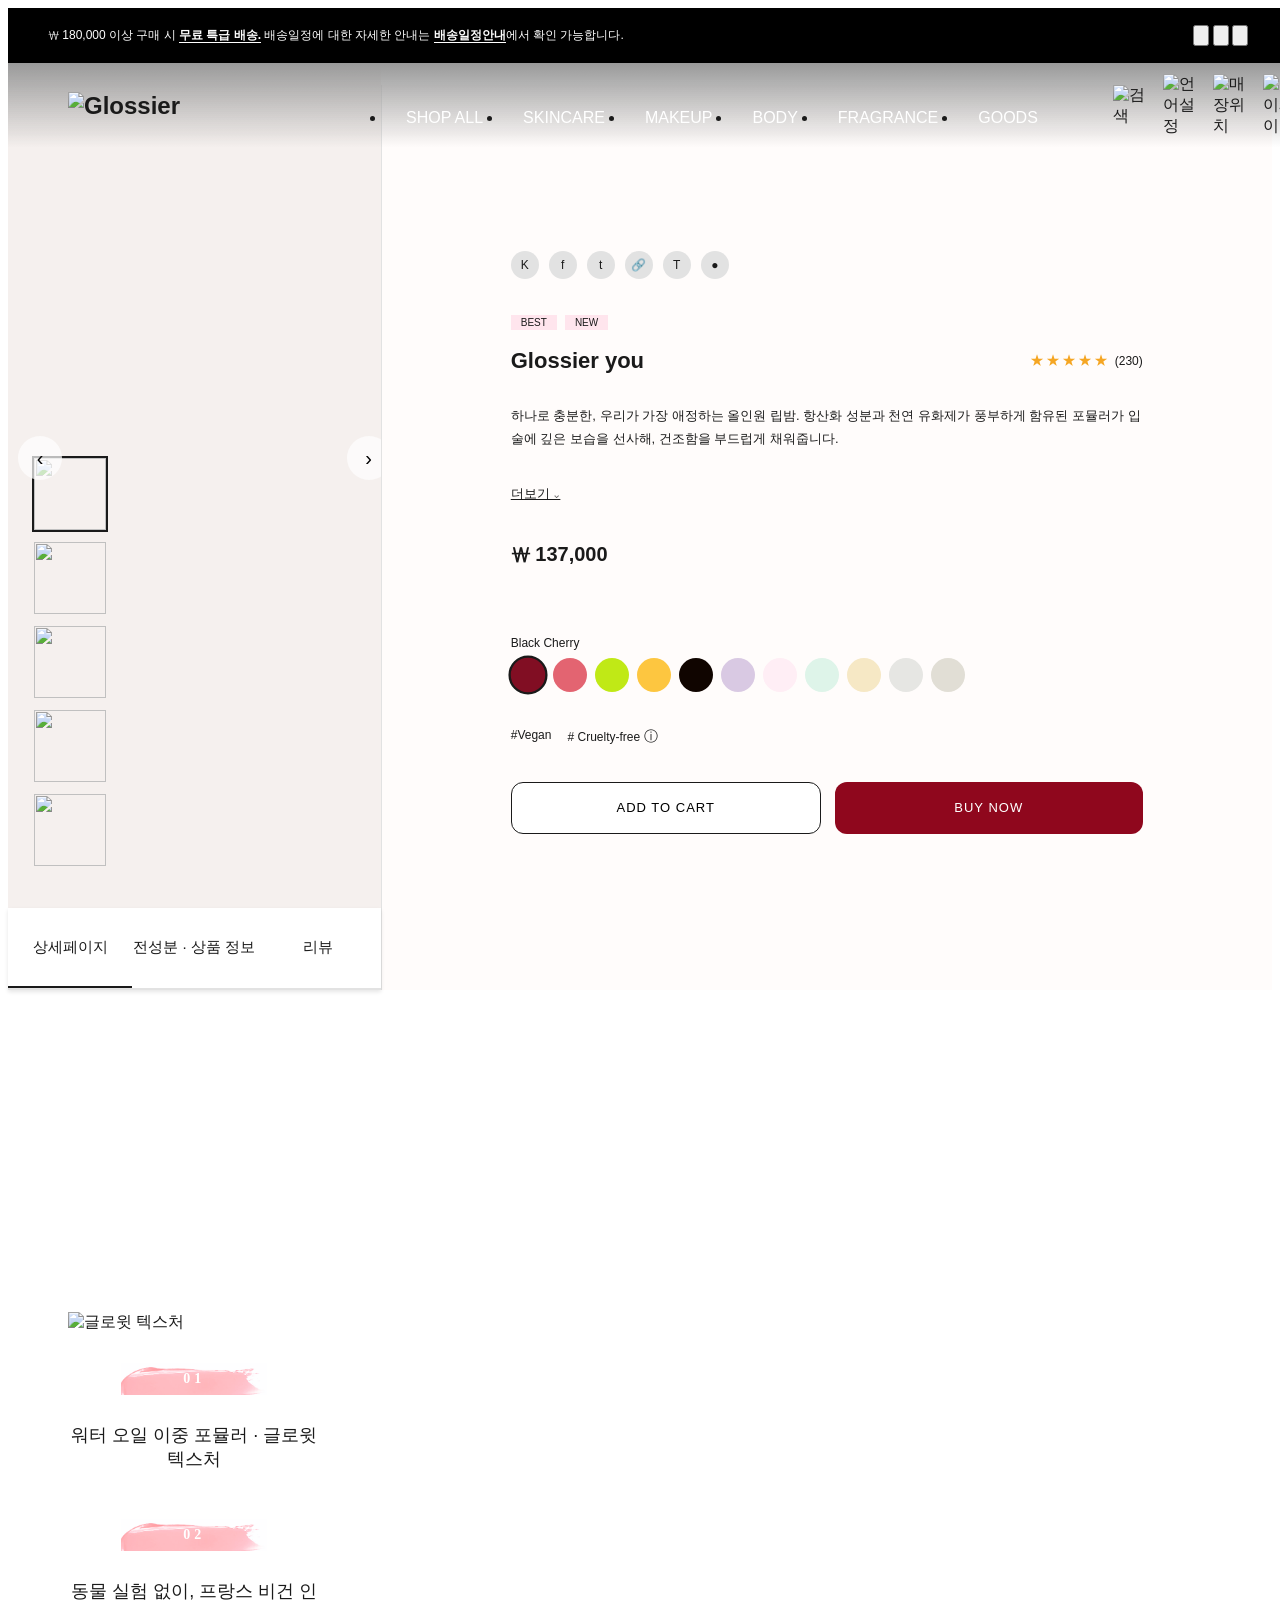
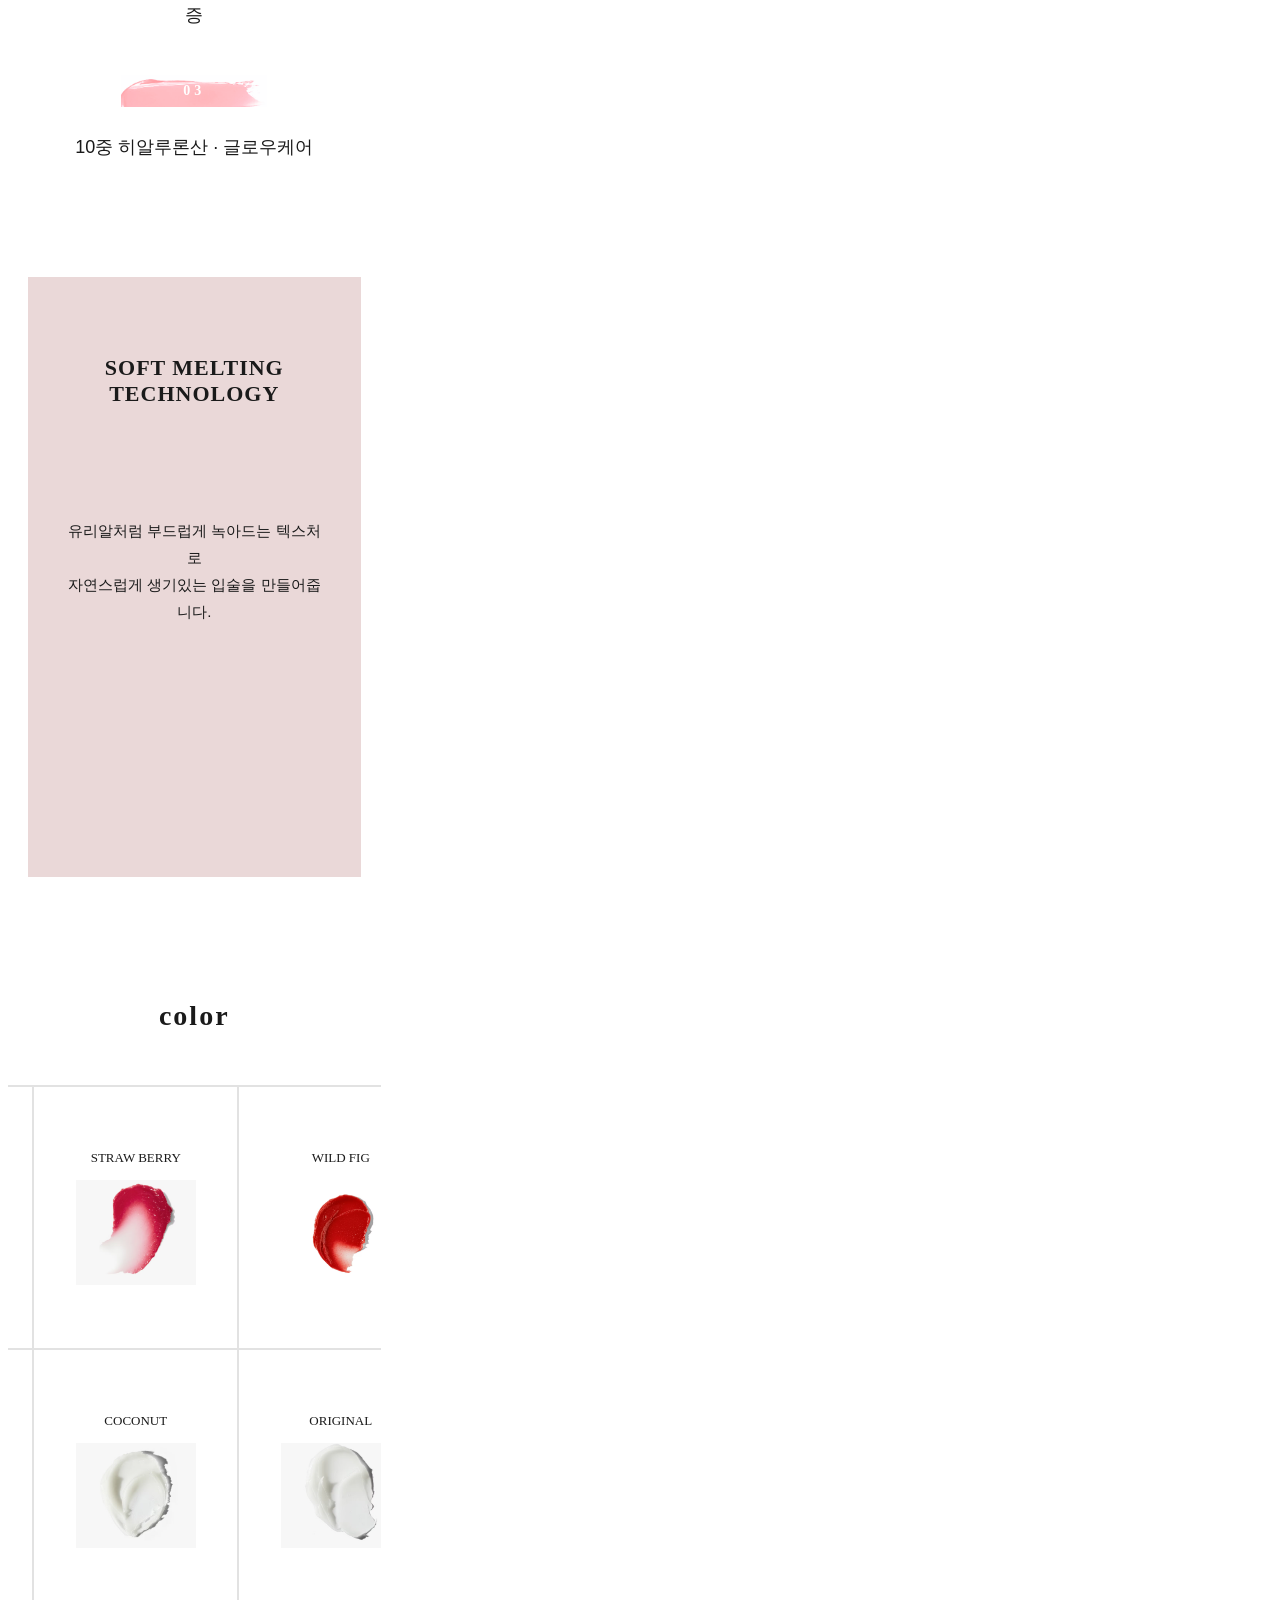
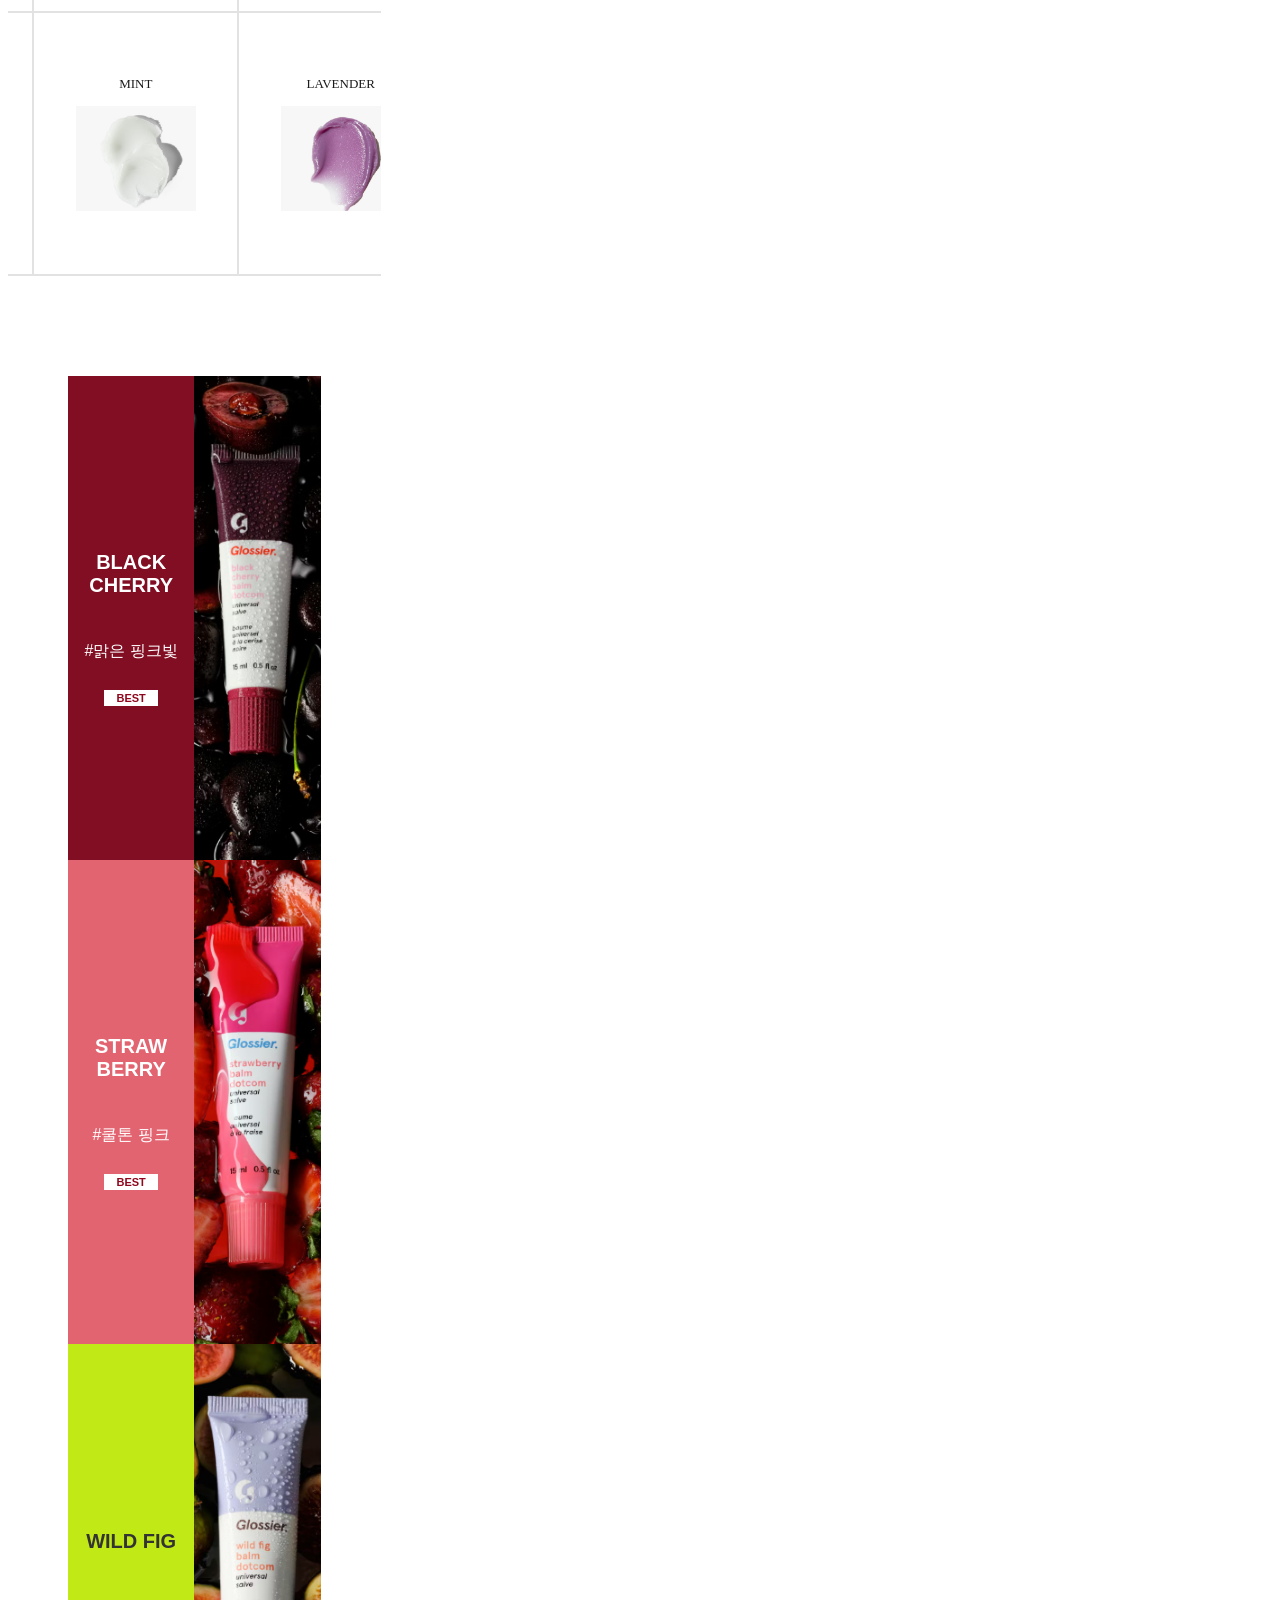
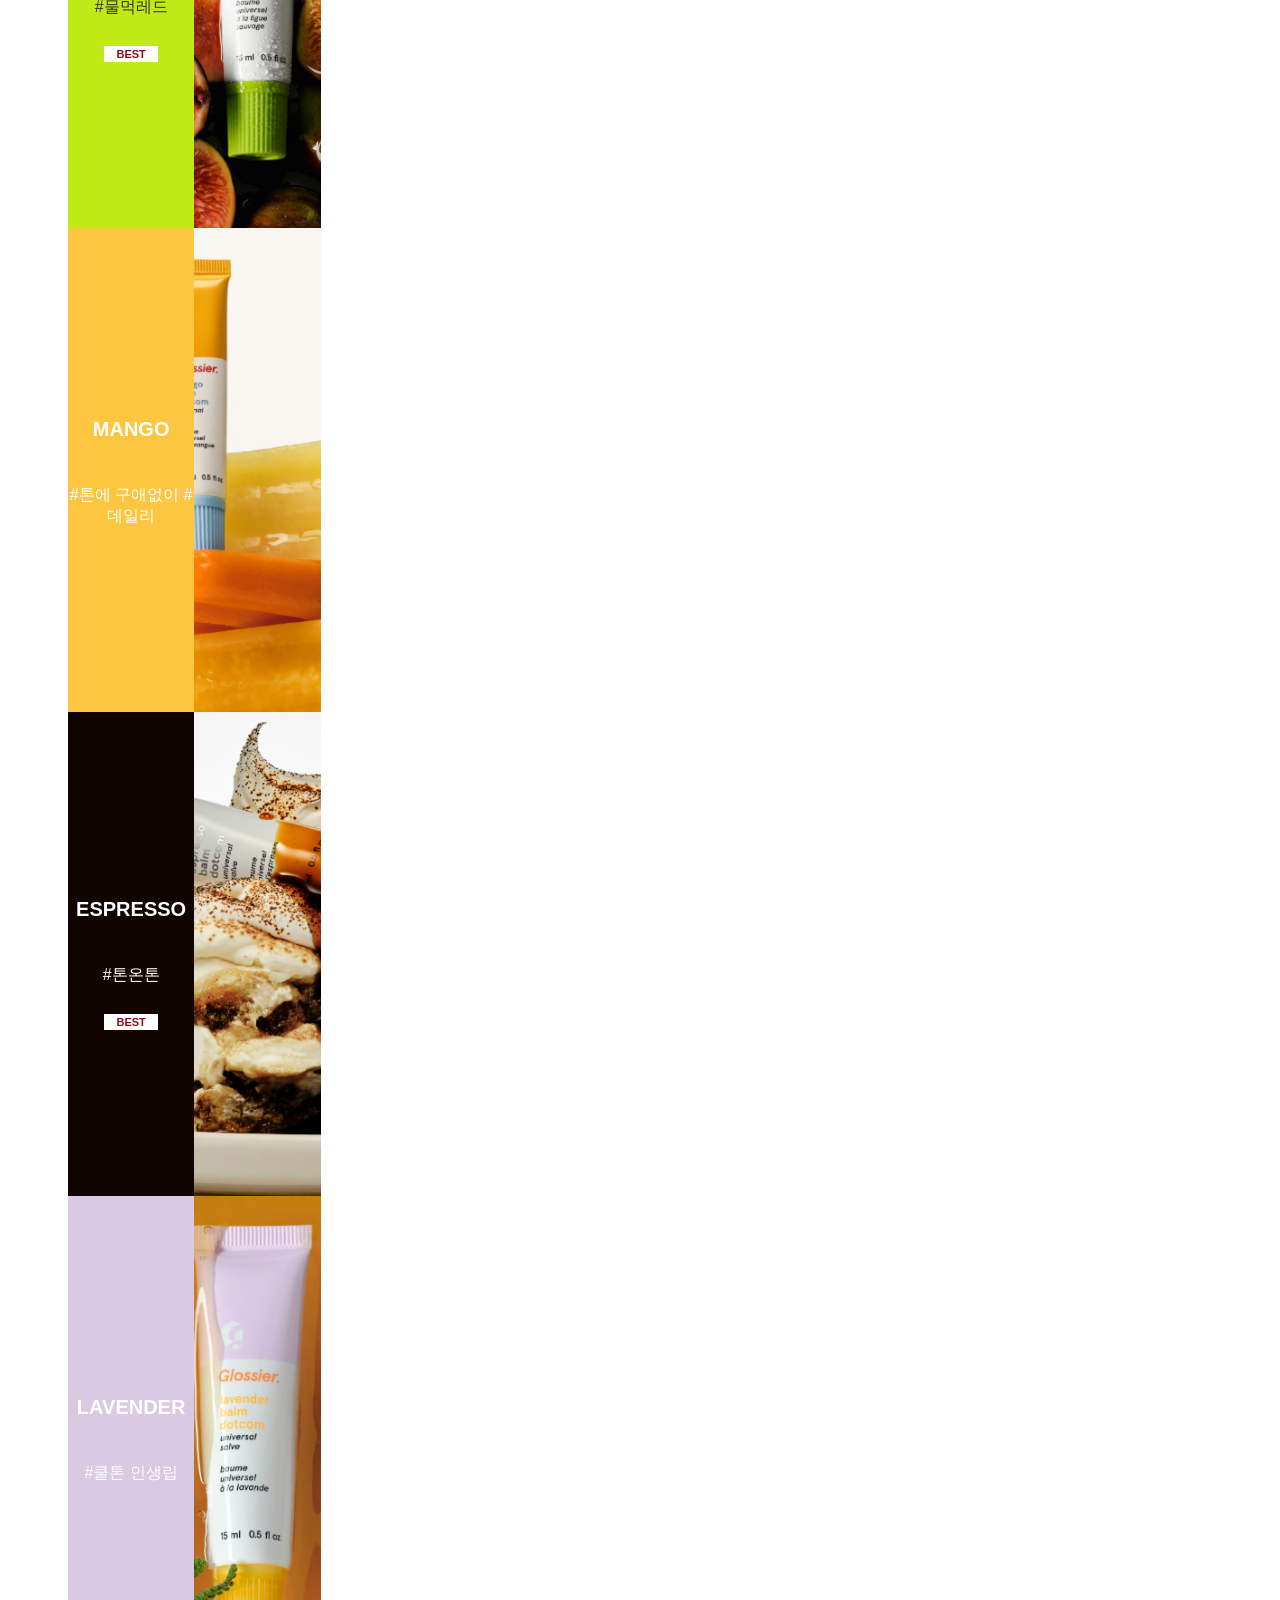
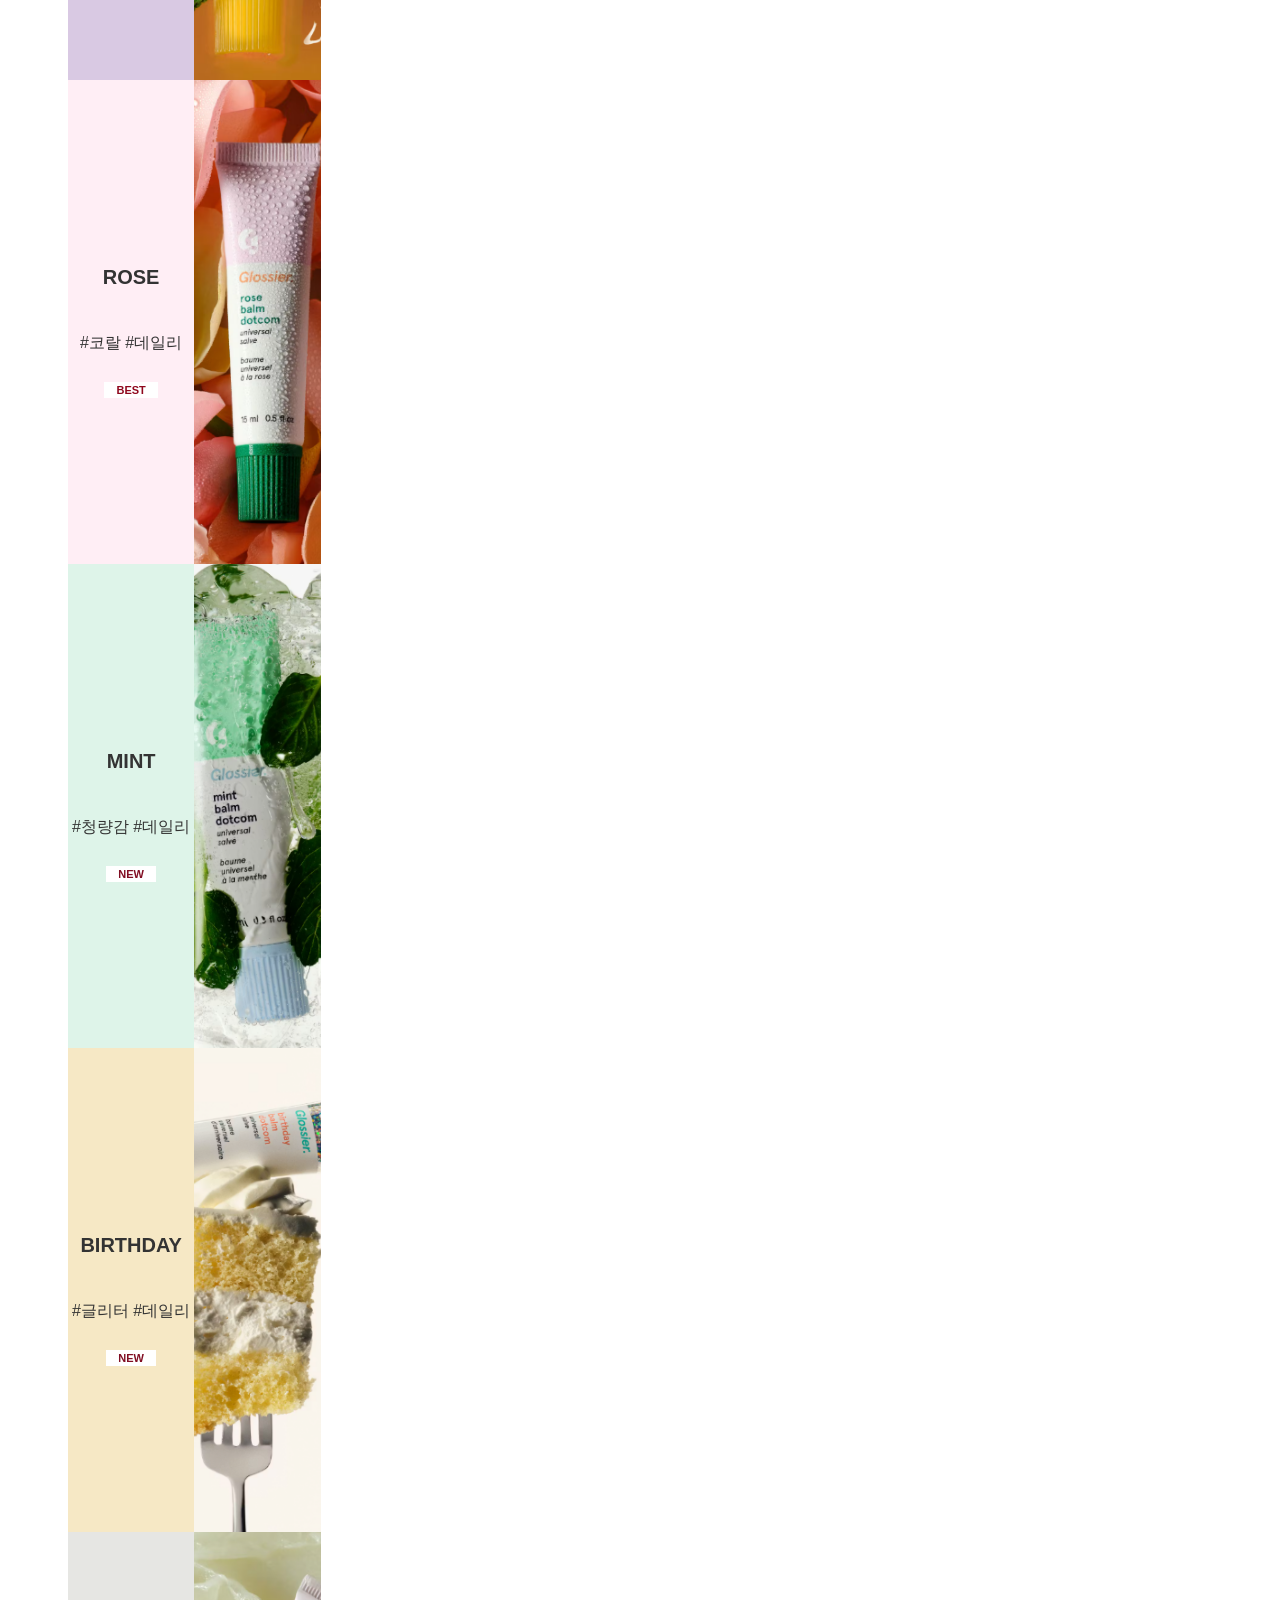
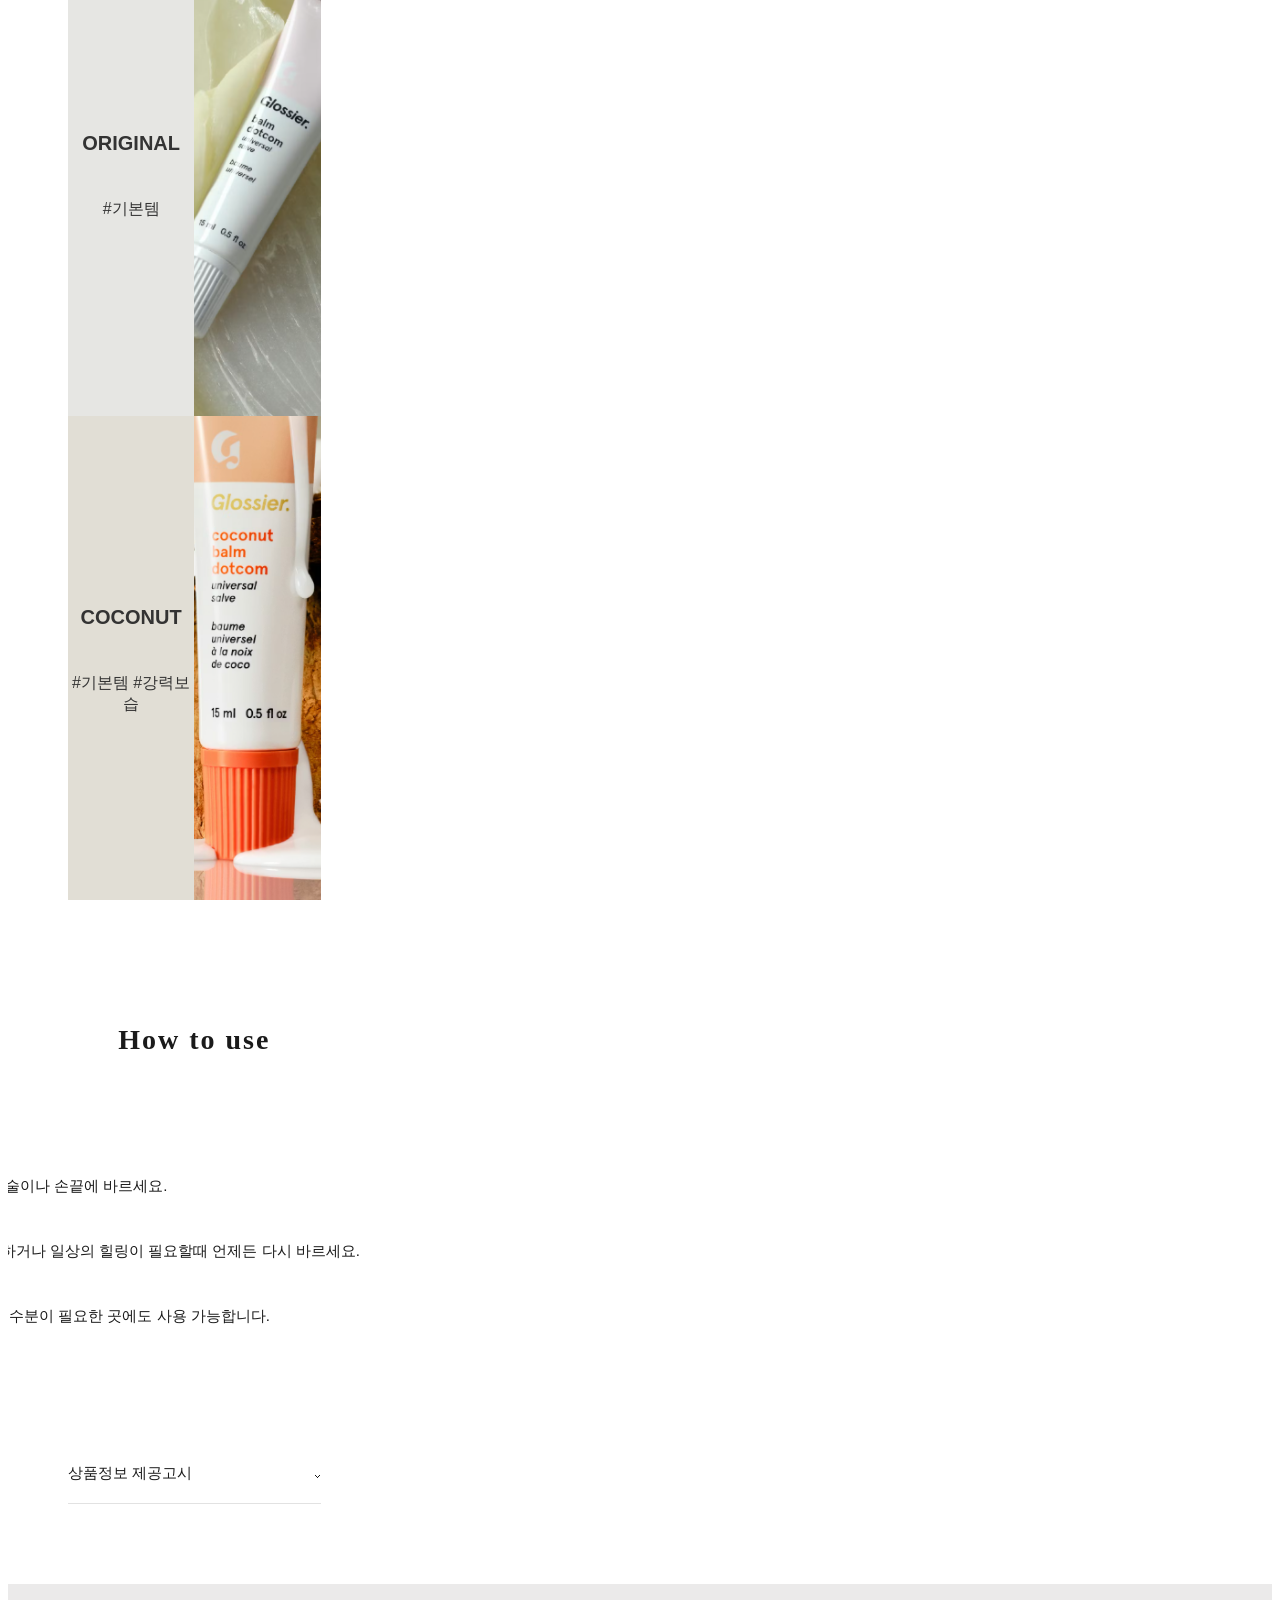
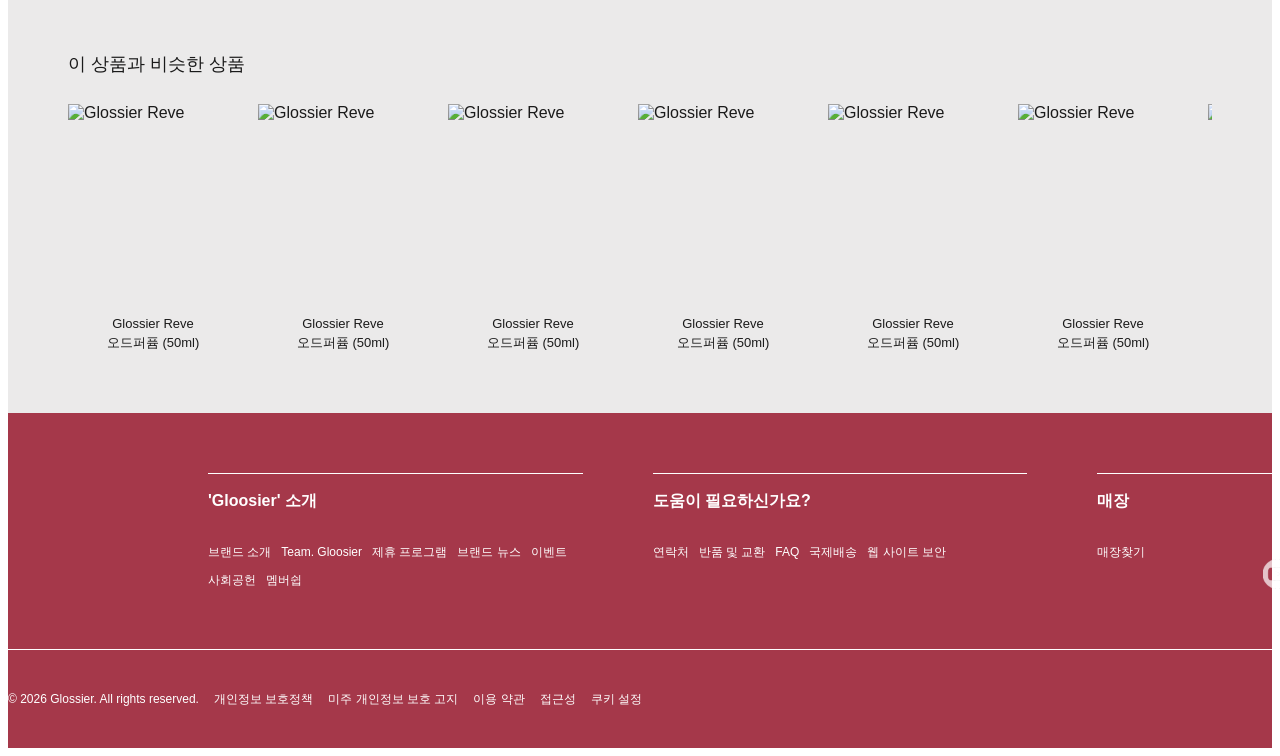
==== detail.html @ d32c083c "0424" ====
<!DOCTYPE html>
<html lang="ko">
<head>
    <meta charset="UTF-8">
    <meta name="viewport" content="width=device-width, initial-scale=1.0">
    <meta name="description" content="">
    <meta name="keywords" content="">
    <title>Balm dotcom | Glossier</title>
    <link rel="stylesheet" href="./style/reset.css">
    <link rel="stylesheet" href="./style/common.css">
    <link rel="stylesheet" href="./style/detail.css">
    <link rel="stylesheet" href="./style/responsive.css">
    <link rel="shortcut icon" href="./images/common/favi.png" type="image/x-icon">
    <script src="./scripts/common.js" defer></script>

</head>
<body>
    <div id="wrap">
        <header>
            <div id="fix_area">
                <div id="top_bnr">
                    <div class="bnr_wrap">
                        <p>
                            ₩ 180,000 이상 구매 시 <span>무료 특급 배송.</span>
                            배송일정에 대한 자세한 안내는
                            <a href="#">배송일정안내</a>에서 확인 가능합니다.
                        </p>
                        <div class="play_btn" role="group" aria-label="배너 컨트롤">
                            <button class="prev" aria-label="이전 배너">
                                <img src="./images/common/left_ios.png" alt="">
                            </button>
                            <button class="next" aria-label="다음 배너">
                                <img src="./images/common/right_ios.png" alt="">
                            </button>
                            <button class="toggle-play" aria-label="배너 멈춤" aria-pressed="true">
                                <img src="./images/common/stop.png" alt="">
                            </button>
                        </div>
                    </div>
                </div>
                <nav id="gnb">
                    <h1><a href="#" id="logo"><img src="./images/common/Glossier-logo-white.png" alt="Glossier"></a></h1>
                    <ul class="category">
                        <!-- depth 1 -->
                        <li>
                            <a href="#">SHOP ALL</a>
                            <!-- depth 2 -->
                            <ul class="depth2 shop_all">
                                <li class="col">
                                    <ul>
                                        <li><a href="#">BEST SELLERS</a></li>
                                        <li><a href="#">NEW</a></li>
                                    </ul>
                                </li>
                                <!-- col 2 -->
                                <li class="col">
                                    <a href="#" class="category_title">ALL SKINCARE</a>
                                    <ul class="menu_list">
                                        <li><a href="#">CLEANSERS</a></li>
                                        <li><a href="#">TREATMENTS</a></li>
                                        <li><a href="#">SUNCARE</a></li>
                                        <li><a href="#">MOISTURIZERS</a></li>
                                        <li><a href="#">SKINCARE SETS</a></li>
                                    </ul>
                                </li>
                                <!-- col 3 -->
                                <li class="col">
                                    <a href="#" class="category_title">ALL MAKEUP</a>
                                    <ul class="menu_list">
                                        <li><a href="#">FACE</a></li>
                                        <li><a href="#">BROW</a></li>
                                        <li><a href="#">EYE</a></li>
                                        <li><a href="#">CHEEK</a></li>
                                        <li><a href="#">LIP</a></li>
                                        <li><a href="#">MAKEUP REMOVERS</a></li>
                                        <li><a href="#">TOOLS</a></li>
                                        <li><a href="#">MAKEUP SETS</a></li>
                                    </ul>
                                </li>
                                <!-- col 4 -->
                                <li class="col">
                                    <a href="#" class="category_title">ALL BODY</a>
                                    <ul class="menu_list">
                                        <li><a href="#">LOTION</a></li>
                                        <li><a href="#">BODY SPRITZ</a></li>
                                        <li><a href="#">OIL WASH</a></li>
                                        <li><a href="#">DEODORANTS</a></li>
                                        <li><a href="#">BODY SETS</a></li>
                                    </ul>
                                </li>
                                <!-- col 5 -->
                                <li class="col">
                                    <a href="#"class="category_title">ALL FRAGRANCE</a>
                                    <ul class="menu_list">
                                        <li><a href="#">GLOSSIER YOU</a></li>
                                        <li><a href="#">GLOSSIER YOU FLEUR</a></li>
                                        <li><a href="#">GLOSSIER YOU REVE</a></li>
                                        <li><a href="#">GLOSSIER YOU DOUX</a></li>
                                        <li><a href="#">CREME DE YOU</a></li>
                                        <li><a href="#">FAGRANCE SETS</a></li>
                                    </ul>
                                </li>
                            </ul>
                        </li>
                        <li>
                            <a href="#">SKINCARE</a>
                            <ul class="depth2">
                                <li class="col">
                                    <ul>
                                        <li><a href="#">BEST SELLERS</a></li>
                                        <li><a href="#">NEW</a></li>
                                    </ul>
                                </li>
                                <li class="col">
                                    <a href="#" class="category_title">ALL SKINCARE</a>
                                    <ul class="menu_list">
                                        <li><a href="#">CLEANSERS</a></li>
                                        <li><a href="#">TREATMENTS</a></li>
                                        <li><a href="#">SUNCARE</a></li>
                                        <li><a href="#">MOISTURIZERS</a></li>
                                        <li><a href="#">SKINCARE SETS</a></li>
                                    </ul>
                                </li>
                                <li class="col">
                                    <ul class="category_img">
                                        <li>
                                            <a href="#">
                                                <img src="./images/common/gnbimg_01.png" alt="it item">
                                                <p>IT ITEM</p>
                                            </a>
                                        </li>
                                        <li>
                                            <a href="#">
                                                <img src="./images/common/gnbimg_02.png" alt="MD PICK">
                                                <p>MD PICK</p>
                                            </a>
                                        </li>
                                    </ul>
                                </li>
                            </ul>
                        </li>
                        <li>
                            <a href="#">MAKEUP</a>
                            <ul class="depth2">
                                <li class="col">
                                    <ul>
                                        <li><a href="#">BEST SELLERS</a></li>
                                        <li><a href="#">NEW</a></li>
                                    </ul>
                                </li>
                                <li class="col">
                                    <a href="#" class="category_title">ALL MAKEUP</a>
                                    <ul class="menu_list">
                                        <li><a href="#">FACE</a></li>
                                        <li><a href="#">BROW</a></li>
                                        <li><a href="#">EYE</a></li>
                                        <li><a href="#">CHEEK</a></li>
                                        <li><a href="#">LIP</a></li>
                                        <li><a href="#">MAKEUP REMOVERS</a></li>
                                        <li><a href="#">TOOLS</a></li>
                                        <li><a href="#">MAKEUP SETS</a></li>
                                    </ul>
                                </li>
                                <li class="col">
                                    <ul class="category_img">
                                        <li>
                                            <a href="#">
                                                <img src="./images/common/gnbimg_01.png" alt="it item">
                                                <p>IT ITEM</p>
                                            </a>
                                        </li>
                                        <li>
                                            <a href="#">
                                                <img src="./images/common/gnbimg_02.png" alt="MD PICK">
                                                <p>MD PICK</p>
                                            </a>
                                        </li>
                                    </ul>
                                </li>
                            </ul>
                        </li>
                        <li>
                            <a href="#">BODY</a>
                            <ul class="depth2">
                                <li class="col">
                                    <ul>
                                        <li><a href="#">BEST SELLERS</a></li>
                                        <li><a href="#">NEW</a></li>
                                    </ul>
                                </li>
                                <li class="col">
                                    <a href="#" class="category_title">ALL BODY</a>
                                    <ul class="menu_list">
                                        <li><a href="#">LOTION</a></li>
                                        <li><a href="#">BODY SPRITZ</a></li>
                                        <li><a href="#">OIL WASH</a></li>
                                        <li><a href="#">DEODORANTS</a></li>
                                        <li><a href="#">BODY SETS</a></li>
                                    </ul>
                                </li>
                                <li class="col">
                                    <ul class="category_img">
                                        <li>
                                            <a href="#">
                                                <img src="./images/common/gnbimg_01.png" alt="it item">
                                                <p>IT ITEM</p>
                                            </a>
                                        </li>
                                        <li>
                                            <a href="#">
                                                <img src="./images/common/gnbimg_02.png" alt="MD PICK">
                                                <p>MD PICK</p>
                                            </a>
                                        </li>
                                    </ul>
                                </li>
                            </ul>
                        </li>
                        <li>
                            <a href="#">FRAGRANCE</a>
                            <ul class="depth2">
                                <li class="col">
                                    <ul>
                                        <li><a href="#">BEST SELLERS</a></li>
                                        <li><a href="#">NEW</a></li>
                                    </ul>
                                </li>
                                <li class="col">
                                    <a href="#" class="category_title">ALL FRAGRANCE</a>
                                    <ul class="menu_list">
                                        <li><a href="#">GLOSSIER YOU</a></li>
                                        <li><a href="#">GLOSSIER YOU FLUER</a></li>
                                        <li><a href="#">GLOSSIER YOU REVE</a></li>
                                        <li><a href="#">GLOSSIER YOU DOUX</a></li>
                                        <li><a href="#">CREME DE YOU</a></li>
                                        <li><a href="#">FAGRANCE SETS</a></li>
                                    </ul>
                                </li>
                                <li class="col">
                                    <ul class="category_img">
                                        <li>
                                            <a href="#">
                                                <img src="./images/common/gnbimg_01.png" alt="it item">
                                                <p>IT ITEM</p>
                                            </a>
                                        </li>
                                        <li>
                                            <a href="#">
                                                <img src="./images/common/gnbimg_02.png" alt="MD PICK">
                                                <p>MD PICK</p>
                                            </a>
                                        </li>
                                    </ul>
                                </li>
                            </ul>
                        </li>
                        <li>
                            <a href="#">GOODS</a>
                            <ul class="depth2">
                                <li class="col">
                                    <ul>
                                        <li><a href="#">BEST SELLERS</a></li>
                                        <li><a href="#">NEW</a></li>
                                    </ul>
                                </li>
                                <li class="col">
                                    <ul class="category_img">
                                        <li>
                                            <a href="#">
                                                <img src="./images/common/gnbimg_01.png" alt="it item">
                                                <p>IT ITEM</p>
                                            </a>
                                        </li>
                                        <li>
                                            <a href="#">
                                                <img src="./images/common/gnbimg_02.png" alt="MD PICK">
                                                <p>MD PICK</p>
                                            </a>
                                        </li>
                                    </ul>
                                </li>
                            </ul>
                        </li>
                    </ul>
                    <div id="user_service">
                        <a href="#"><img src="./images/common/search_icon.svg" alt="검색"></a>
                        <a href="#"><img src="./images/common/language_icon.png" alt="언어설정"></a>
                        <a href="#"><img src="./images/common/map_icon.png" alt="매장위치"></a>
                        <a href="#"><img src="./images/common/person_icon.png" alt="마이페이지"></a>
                        <a href="#"><img src="./images/common/cart_off_icon.png" alt="장바구니"></a>
                    </div>
                </nav>
            </div>
        </header>
        <main>
            <!-- DETAIL MAIN -->
            <div class="detail-wrap">
            <!-- LEFT -->
                <div class="detail-left">
                    <!-- Main product image -->
                    <div class="main-image-wrap">
                        <img src="https://www.figma.com/api/mcp/asset/fa1ae5d7-aead-446d-9814-2992171e3268" alt="Glossier you 메인 이미지">
                        <div class="thumb-list">
                            <img src="https://www.figma.com/api/mcp/asset/fa1ae5d7-aead-446d-9814-2992171e3268" alt="">
                            <img src="https://www.figma.com/api/mcp/asset/66bfe7f2-691d-43c5-9022-be4fe894ed85" alt="">
                            <img src="https://www.figma.com/api/mcp/asset/2e45f7cd-42c7-4e9f-bbc5-3d30da9b3e95" alt="">
                            <img src="https://www.figma.com/api/mcp/asset/584b9191-0009-494d-b48d-27d080dc8125" alt="">
                            <img src="https://www.figma.com/api/mcp/asset/8c7f8a4d-1da6-4782-8512-7e97cf25b168" alt="">
                        </div>
                        <div class="img-nav">
                            <button>&#8249;</button>
                            <button>&#8250;</button>
                        </div>
                    </div>
                    <!-- Sticky tab -->
                    <nav class="tab-menu">
                        <a href="#section-detail" class="active">상세페이지</a>
                        <a href="#section-ingredients">전성분 · 상품 정보</a>
                        <a href="#section-review">리뷰</a>
                    </nav>
                    <!-- Detail content -->
                    <div class="detail-content" id="section-detail">
                        <!-- Main detail image -->
                        <div class="detail-section">
                            <img src="https://www.figma.com/api/mcp/asset/d56db76f-c8ac-43ea-a0a8-498d7e084bef" alt="상품 상세 이미지">
                        </div>
                        <!-- Brand image -->
                        <div class="detail-section">
                            <img src="./images/detail/detail02.png" alt="글로시에 브랜드">
                        </div>
                    <!-- Features -->
                        <div class="detail-section feature-list">
                            <img src="./images/detail/detail03.png" alt="글로윗 텍스처">
                            <div class="feature-item">
                                <div class="feature-num">01</div>
                                <p class="feature-text">워터 오일 이중 포뮬러 · 글로윗 텍스처</p>
                            </div>
                            <div class="feature-item">
                                <div class="feature-num">02</div>
                                <p class="feature-text">동물 실험 없이, 프랑스 비건 인증</p>
                            </div>
                            <div class="feature-item">
                                <div class="feature-num">03</div>
                                <p class="feature-text">10중 히알루론산 · 글로우케어</p>
                            </div>
                        </div>
                        <!-- Soft Melting Technology -->
                        <div class="melting-section">
                            <div>
                                <h2 class="melting-title">SOFT MELTING TECHNOLOGY</h2>
                            </div>
                            <p class="melting-desc">유리알처럼 부드럽게 녹아드는 텍스처로<br>자연스럽게 생기있는 입술을 만들어줍니다.</p>
                            <video src="./video/detail.mp4" autoplay muted loop></video>
                        </div>
                        <!-- Color section -->
                        <div class="detail-section" style="gap:30px;">
                            <h2 class="section-title-en">color</h2>
                            <div class="color-grid">
                                <div class="color-cell">
                                    <span class="color-name">BLACK CHERRY</span>
                                    <img src="./images/detail/color01.png" alt="black cherry">
                                </div>
                                <div class="color-cell">
                                    <span class="color-name">STRAW BERRY</span>
                                    <img src="./images/detail/color02.png" alt="strawberry">
                                </div>
                                <div class="color-cell">
                                    <span class="color-name">WILD FIG</span>
                                    <img src="./images/detail/color03.png" alt="wild fig">
                                </div>
                                <div class="color-cell">
                                    <span class="color-name">ESPRESSO</span>
                                    <img src="./images/detail/color04.png" alt="espresso">
                                </div>
                                <div class="color-cell">
                                    <span class="color-name">BIRTHDAY</span>
                                    <img src="./images/detail/color05.png" alt="birthday">
                                </div>
                                <div class="color-cell">
                                    <span class="color-name">COCONUT</span>
                                    <img src="./images/detail/color06.png" alt="coconut">
                                </div>
                                <div class="color-cell">
                                    <span class="color-name">ORIGINAL</span>
                                    <img src="./images/detail/color07.png" alt="original">
                                </div>
                                <div class="color-cell">
                                    <span class="color-name">MANGO</span>
                                    <img src="./images/detail/color08.png" alt="mango">
                                </div>
                                <div class="color-cell">
                                    <span class="color-name">ROSE</span>
                                    <img src="./images/detail/color09.png" alt="rose">
                                </div>
                                <div class="color-cell">
                                    <span class="color-name">MINT</span>
                                    <img src="./images/detail/color10.png" alt="mint">
                                </div>
                                <div class="color-cell">
                                    <span class="color-name">LAVENDER</span>
                                    <img src="./images/detail/color11.png" alt="lavender">
                                </div>
                                <div class="color-cell">
                                    <!-- <img src="./images/detail/color12.png" alt="lavender"> -->
                                </div>
                            </div>
                        </div>
                        <!-- Palette detail items -->
                        <div class="palette-wrap">
                            <div class="palette-item">
                                <div class="palette-left" style="background:#810e23;">
                                    <p class="p-name">BLACK CHERRY</p>
                                    <p class="p-tag">#맑은 핑크빛</p>
                                    <span class="p-badge">BEST</span>
                                </div>
                                <div class="palette-right">
                                    <img src="./images/detail/cd01.png" alt="black cherry">
                                </div>
                            </div>
                            <div class="palette-item">
                                <div class="palette-left" style="background:#e36471;">
                                    <p class="p-name">STRAW BERRY</p>
                                    <p class="p-tag">#쿨톤 핑크</p>
                                    <span class="p-badge">BEST</span>
                                </div>
                                <div class="palette-right">
                                    <img src="./images/detail/cd02.png" alt="strawberry">
                                </div>
                            </div>
                            <div class="palette-item">
                                <div class="palette-left" style="background:#c0e916;">
                                    <p class="p-name" style="color:#333;">WILD FIG</p>
                                    <p class="p-tag" style="color:#333;">#물먹레드</p>
                                    <span class="p-badge">BEST</span>
                                </div>
                                <div class="palette-right">
                                    <img src="./images/detail/cd03.png" alt="wild fig">
                                </div>
                            </div>
                            <div class="palette-item">
                                <div class="palette-left" style="background:#fdc640;">
                                    <p class="p-name">MANGO</p>
                                    <p class="p-tag">#톤에 구애없이 #데일리</p>
                                </div>
                                <div class="palette-right">
                                    <img src="./images/detail/cd04.png" alt="mango">
                                </div>
                            </div>
                            <div class="palette-item">
                                <div class="palette-left" style="background:#100500;">
                                    <p class="p-name">ESPRESSO</p>
                                    <p class="p-tag">#톤온톤</p>
                                    <span class="p-badge">BEST</span>
                                </div>
                                <div class="palette-right">
                                    <img src="./images/detail/cd05.png" alt="espresso">
                                </div>
                            </div>
                            <div class="palette-item">
                                <div class="palette-left" style="background:#d9c9e3;">
                                    <p class="p-name">LAVENDER</p>
                                    <p class="p-tag">#쿨톤 인생립</p>
                                </div>
                                <div class="palette-right">
                                    <img src="./images/detail/cd06.png" alt="lavender">
                                </div>
                            </div>
                            <div class="palette-item">
                                <div class="palette-left" style="background:#ffeef5;">
                                    <p class="p-name" style="color:#333;">ROSE</p>
                                    <p class="p-tag" style="color:#333;">#코랄 #데일리</p>
                                    <span class="p-badge">BEST</span>
                                </div>
                                <div class="palette-right">
                                    <img src="./images/detail/cd07.png" alt="rose">
                                </div>
                            </div>
                            <div class="palette-item">
                                <div class="palette-left" style="background:#def4e9;">
                                    <p class="p-name" style="color:#333;">MINT</p>
                                    <p class="p-tag" style="color:#333;">#청량감 #데일리</p>
                                    <span class="p-badge" style="color:#810e23;">NEW</span>
                                </div>
                                <div class="palette-right">
                                    <img src="./images/detail/cd08.png" alt="mint">
                                </div>
                            </div>
                            <div class="palette-item">
                                <div class="palette-left" style="background:#f6e8c5;">
                                    <p class="p-name" style="color:#333;">BIRTHDAY</p>
                                    <p class="p-tag" style="color:#333;">#글리터 #데일리</p>
                                    <span class="p-badge" style="color:#810e23;">NEW</span>
                                </div>
                                <div class="palette-right">
                                    <img src="./images/detail/cd09.png" alt="birthday">
                                </div>
                            </div>
                            <div class="palette-item">
                                <div class="palette-left" style="background:#e6e6e3;">
                                    <p class="p-name" style="color:#333;">ORIGINAL</p>
                                    <p class="p-tag" style="color:#333;">#기본템</p>
                                </div>
                                <div class="palette-right">
                                    <img src="./images/detail/cd10.png" alt="original">
                                </div>
                            </div>
                            <div class="palette-item">
                                <div class="palette-left" style="background:#e1ded5;">
                                    <p class="p-name" style="color:#333;">COCONUT</p>
                                    <p class="p-tag" style="color:#333;">#기본템 #강력보습</p>
                                </div>
                                <div class="palette-right">
                                    <img src="./images/detail/cd11.png" alt="coconut">
                                </div>
                            </div>
                        </div>
                        <!-- How to use -->
                        <div class="detail-section" id="section-ingredients" style="gap:30px;">
                            <h2 class="section-title-en">How to use</h2>
                            <img class="howto-img" src="https://www.figma.com/api/mcp/asset/582a42ab-3b4c-47ec-a5c2-63229cfd1154" alt="How to use">
                            <div class="howto-steps">
                                <p>01&nbsp;&nbsp; 소량을 짜서 갈라진 입술이나 손끝에 바르세요.</p>
                                <p>02&nbsp; 추가 수분 공급이 필요하거나 일상의 힐링이 필요할때 언제든 다시 바르세요.</p>
                                <p>03&nbsp; 큐티클, 팔꿈치 등 기타 수분이 필요한 곳에도 사용 가능합니다.</p>
                            </div>
                        </div>
                        <!-- Accordion -->
                        <div class="accordion" id="section-review">
                            <div class="accordion-header" onclick="this.parentElement.classList.toggle('open')">
                                <span>상품정보 제공고시</span>
                                <span class="accordion-arrow">&#8964;</span>
                            </div>
                        </div>
                    </div><!-- /detail-content -->
                </div><!-- /detail-left -->
                <!-- RIGHT: product info -->
                <div class="detail-right">
                    <!-- SNS -->
                    <div class="sns-share">
                        <a href="#" class="sns-icon" title="카카오톡">K</a>
                        <a href="#" class="sns-icon" title="페이스북">f</a>
                        <a href="#" class="sns-icon" title="트위터">t</a>
                        <a href="#" class="sns-icon" title="링크복사">🔗</a>
                        <a href="#" class="sns-icon" title="틱톡">T</a>
                        <a href="#" class="sns-icon" title="인스타그램">&#9679;</a>
                    </div>
                    <div style="display:flex;flex-direction:column;gap:18px;">
                    <!-- Tags -->
                        <div class="product-tags">
                            <span class="product-tag">BEST</span>
                            <span class="product-tag">NEW</span>
                        </div>
                    <!-- Name + rating -->
                        <div class="product-name-row">
                            <span class="product-name">Glossier you</span>
                            <div class="rating">
                                <span class="stars">★★★★★</span>
                                <span class="review-count">(230)</span>
                            </div>
                        </div>
                    <!-- Description -->
                        <p class="product-desc">하나로 충분한, 우리가 가장 애정하는 올인원 립밤. 항산화 성분과 천연 유화제가 풍부하게 함유된 포뮬러가 입술에 깊은 보습을 선사해, 건조함을 부드럽게 채워줍니다.</p>
                        <a href="#" class="desc-more">더보기 &#8964;</a>
                    <!-- Price -->
                        <p class="product-price">₩ 137,000</p>
                    </div>
                    <!-- Color option -->
                    <div>
                        <p class="option-label">Black Cherry</p>
                        <div class="color-chips">
                            <div class="color-chip active" style="background:#810e23;" title="Black Cherry"></div>
                            <div class="color-chip" style="background:#e36471;" title="Strawberry"></div>
                            <div class="color-chip" style="background:#c0e916;" title="Wild Fig"></div>
                            <div class="color-chip" style="background:#fdc640;" title="Mango"></div>
                            <div class="color-chip" style="background:#100500;" title="Espresso"></div>
                            <div class="color-chip" style="background:#d9c9e3;" title="Lavender"></div>
                            <div class="color-chip" style="background:#ffeef5;" title="Rose"></div>
                            <div class="color-chip" style="background:#def4e9;" title="Mint"></div>
                            <div class="color-chip" style="background:#f6e8c5;" title="Birthday"></div>
                            <div class="color-chip" style="background:#e6e6e3;" title="Original"></div>
                            <div class="color-chip" style="background:#e1ded5;" title="Coconut"></div>
                        </div>
                    </div>
                    <!-- Cert tags -->
                    <div class="cert-tags">
                        <span class="cert-tag">#Vegan</span>
                        <span class="cert-tag"># Cruelty-free <span class="info-icon">&#9432;</span></span>
                    </div>
                    <!-- CTA -->
                    <div class="cta-buttons">
                        <button class="btn-cart">ADD TO CART</button>
                        <button class="btn-buy">BUY NOW</button>
                    </div>
                </div><!-- /detail-right -->
            </div><!-- /detail-wrap -->
            <!-- SIMILAR PRODUCTS -->
            <section class="similar-section">
                <p class="similar-title">이 상품과 비슷한 상품</p>
                <div class="similar-grid">
                    <a href="#" class="similar-item">
                        <img src="https://www.figma.com/api/mcp/asset/ed66382f-e2ec-43bd-9389-84303c8f08dd" alt="Glossier Reve">
                        <div class="s-name">Glossier Reve<br>오드퍼퓸 (50ml)</div>
                    </a>
                    <a href="#" class="similar-item">
                        <img src="https://www.figma.com/api/mcp/asset/ed66382f-e2ec-43bd-9389-84303c8f08dd" alt="Glossier Reve">
                        <div class="s-name">Glossier Reve<br>오드퍼퓸 (50ml)</div>
                    </a>
                    <a href="#" class="similar-item">
                        <img src="https://www.figma.com/api/mcp/asset/ed66382f-e2ec-43bd-9389-84303c8f08dd" alt="Glossier Reve">
                        <div class="s-name">Glossier Reve<br>오드퍼퓸 (50ml)</div>
                    </a>
                    <a href="#" class="similar-item">
                        <img src="https://www.figma.com/api/mcp/asset/ed66382f-e2ec-43bd-9389-84303c8f08dd" alt="Glossier Reve">
                        <div class="s-name">Glossier Reve<br>오드퍼퓸 (50ml)</div>
                    </a>
                    <a href="#" class="similar-item">
                        <img src="https://www.figma.com/api/mcp/asset/ed66382f-e2ec-43bd-9389-84303c8f08dd" alt="Glossier Reve">
                        <div class="s-name">Glossier Reve<br>오드퍼퓸 (50ml)</div>
                    </a>
                    <a href="#" class="similar-item">
                        <img src="https://www.figma.com/api/mcp/asset/ed66382f-e2ec-43bd-9389-84303c8f08dd" alt="Glossier Reve">
                        <div class="s-name">Glossier Reve<br>오드퍼퓸 (50ml)</div>
                    </a>
                    <a href="#" class="similar-item">
                        <img src="https://www.figma.com/api/mcp/asset/ed66382f-e2ec-43bd-9389-84303c8f08dd" alt="Glossier Reve">
                        <div class="s-name">Glossier Reve<br>오드퍼퓸 (50ml)</div>
                    </a>
                </div>
            </section>
        </main>
        <footer>
            <div class="footer-top">
                <div class="footer-cols">
                    <!-- 'Gloosier' 소개 -->
                    <div class="footer-col">
                        <span class="footer-col-title">'Gloosier' 소개</span>
                        <div class="footer-col-links">
                            <a href="#">브랜드 소개</a>
                            <a href="#">Team. Gloosier</a>
                            <a href="#">제휴 프로그램</a>
                            <a href="#">브랜드 뉴스</a>
                            <a href="#">이벤트</a>
                            <a href="#">사회공헌</a>
                            <a href="#">멤버쉽</a>
                        </div>
                    </div>
                    <!-- 도움이 필요하신가요? -->
                    <div class="footer-col">
                        <span class="footer-col-title">도움이 필요하신가요?</span>
                        <div class="footer-col-links">
                            <a href="#">연락처</a>
                            <a href="#">반품 및 교환</a>
                            <a href="#">FAQ</a>
                            <a href="#">국제배송</a>
                            <a href="#">웹 사이트 보안</a>
                        </div>
                    </div>
                    <!-- 매장 -->
                    <div class="footer-col">
                        <span class="footer-col-title">매장</span>
                        <div class="footer-col-links">
                            <a href="#">매장찾기</a>
                        </div>
                    </div>
                </div>
                <!-- SNS 아이콘 -->
                <div class="footer-sns">
                    <img src="./images/common/sns01.png" alt="YouTube" />
                    <img src="./images/common/sns02.png" alt="Instagram" />
                    <img src="./images/common/sns03.png" alt="Facebook" />
                    <img src="./images/common/sns04.png" alt="TikTok" />
                    <img src="./images/common/sns05.png" alt="Pinterest" />
                </div>
            </div>
            <!-- 하단 바 -->
            <div class="footer-bottom">
                <span>© 2026 Glossier. All rights reserved.</span>
                <a href="#">개인정보 보호정책</a>
                <a href="#">미주 개인정보 보호 고지</a>
                <a href="#">이용 약관</a>
                <a href="#">접근성</a>
                <a href="#">쿠키 설정</a>
            </div>
        </footer>
    </div>
</body>
</html>
---- style/common.css ----
/* 메인,서브 디자인 공통용 */

/* 
 * GitHub Repository Phishing Alert Appeal & Project Verification
이 페이지는 깃허브에서 발생한 피싱 경고 오탐지(False Positive)를 해명하고, 해당 코드가 순수한 학습 및 포트폴리오용임을 증명하기 위해 작성되었습니다.
This CSS is part of a student project. 
Any resemblance to real-world commercial sites is purely for design practice.
*/

#wrap {}
#wrap header {position: relative;}
#wrap header #fix_area {z-index: 999;position: fixed;width:100%;}
/* =================================================== (아래) 띠배너 */
#wrap header #fix_area #top_bnr {
    background-color: #000;
    height: 35px;
    display: flex;
    justify-content: center;
    align-items: center;
    padding: 10px 40px;
}

#wrap header #fix_area #top_bnr .bnr_wrap {
    display: flex;
    justify-content: space-between;
    align-items: center;
    width: 100%;
}

#wrap header #fix_area #top_bnr .bnr_wrap > * {
    color: #fff;
    font-size: 0.75rem;
}

#wrap header #fix_area #top_bnr .bnr_wrap p {}

#wrap header #fix_area #top_bnr .bnr_wrap p span,
#wrap header #fix_area #top_bnr .bnr_wrap p a {
    color: #fff;
    border-bottom: 1px solid #fff;
    font-weight: 600;
    font-size: 0.75rem;
}

#wrap header #fix_area #top_bnr .bnr_wrap .play_btn {}

#wrap header #fix_area #top_bnr .bnr_wrap .play_btn .prev {}

#wrap header #fix_area #top_bnr .bnr_wrap .play_btn .next {}

#wrap header #fix_area #top_bnr .bnr_wrap .play_btn .toggle-play {}

/* =================================================== (아래) GNB */
#wrap header #fix_area #gnb {
    background:linear-gradient(to bottom,rgba(154, 154, 154, 1) 0%,rgba(255, 255, 255, 0) 100%);
    display:flex;  
    height:85px;
    padding:0 60px;
    top: 0;
    left: 0;
    width: 100%;
    position: relative;
    /* z-index: 999; */
}
#wrap header #fix_area #gnb h1 {
    width:173px;
    height:auto;
    display: flex;
    flex-shrink: 0;
    align-items: center;
    margin-right:105px;
}
#wrap header #fix_area #gnb h1 #logo {}
#wrap header #fix_area #gnb h1 #logo img {width:100%;}

/* =================================================== (아래) 카테고리 */

#wrap header #fix_area #gnb .category {display: flex;
    /* width:100%; */
}
#gnb .category > li {
    position: relative;
}

/* 1depth */
#gnb .category > li > a {
    display: block;
    padding: 30px 20px;
    color: #fff;
    font-weight: 500;
}

/* =================================================== depth 2 */


/* =========================
메가메뉴 (depth2)
========================= */
#gnb .depth2 {
    position: fixed;        
    top: auto;             
    left: 0;                
    width: 100%;           
    height:436px;
    background: #fff;
    padding: 40px 80px;

    display: flex;
    gap: 60px;

    opacity: 0;
    visibility: hidden;
    transition: all 0.3s ease;
}

/* hover 시 노출 */
#gnb .category > li:hover .depth2 {
    opacity: 1;
    visibility: visible;
    /* transform: translateY(0); */
}

/* =========================
   컬럼 (col)
========================= */
#gnb .depth2 .col {
    min-width: 140px;
}

/* =========================
   카테고리 타이틀
========================= */
#gnb .category_title {
    display: block;
    font-weight: 700;
    color: #000;
}

/* =========================
   메뉴 리스트
========================= */
#gnb .menu_list li a,
#gnb .depth2 ul li a {
    display: block;
    color: #555;
    padding-top: 20px;
    transition: color 0.2s;
}

#gnb .menu_list li a:hover,
#gnb .depth2 ul li a:hover {
    color: #000;
}

/* =========================
   이미지 영역
========================= */
#gnb .category_img {
    position: absolute;
    right:40px;      
    /* top: 40px;         */

    display: flex;
    flex-direction: row;
    gap: 15px;
}

#gnb .category_img li a {
    display: block;
}

#gnb .category_img img {
    width: 393px;
    height: 232px;
    object-fit: cover;
    display: block;
}

#gnb .category_img p {
    margin-top: 15px;
    color: #000;
}

/* =========================
   BEST / NEW (첫 컬럼)
========================= */
#gnb .depth2 .col:first-child ul li a {
    font-weight: 600;
    color: #000;
    padding-right: 120px; 
    margin-top: 0;
    padding-top: 0;
    padding-bottom: 20px;
}
#gnb .category a:hover {
    font-weight: 600;
    text-decoration: underline;
}
/* =================================================== (아래) 유저 서비스 */
#wrap header #fix_area #gnb #user_service {
    display: flex;
    gap: 15px;
    align-items: center;
    margin-left: auto;
}
#wrap header #fix_area #gnb #user_service a {width:35px;}
#wrap header #fix_area #gnb #user_service a img {width: 100%;}


/* =================================================== (아래) GNB 호버 디자인 */
#wrap header #fix_area #gnb:hover {background: #fff; border-bottom:2px solid #d3d3d3;}
#wrap header #fix_area #gnb:hover h1 a img {
    content: url('../images/common/Glossier-Logotype-black.png');
}
#wrap header #fix_area #gnb:hover .category li a {
    color: #000;
}
#wrap header #fix_area #gnb:hover #user_service a:nth-child(1) img {
    content: url('../images/common/search_bk_icon.png');
}
#wrap header #fix_area #gnb:hover #user_service a:nth-child(2) img {
    content: url('../images/common/language_bk_icon.png');
}
#wrap header #fix_area #gnb:hover #user_service a:nth-child(3) img {
    content: url('../images/common/map_bk_icon.png');
}
#wrap header #fix_area #gnb:hover #user_service a:nth-child(4) img {
    content: url('../images/common/person_bk_icon.png');
}
#wrap header #fix_area #gnb:hover #user_service a:nth-child(5) img {
    content: url('../images/common/cart_off_bk_icon.png');
}

/* =================================================== GNB 스크롤 변경 */

/* transition 기본 설정 */
#wrap header #fix_area #gnb {
    transition: background 0.4s ease, border-bottom 0.4s ease;
}

#wrap header #fix_area #gnb h1 a img,
#wrap header #fix_area #gnb #user_service a img {
    transition: content 0s; /* content는 transition 불가 → JS로 처리 */
}

#wrap header #fix_area #gnb .category li a {
    transition: color 0.3s ease;
}

/* .scrolled 클래스 적용 시 hover 스타일과 동일하게 */
#wrap header #fix_area #gnb.scrolled {
    background: #fff;
    border-bottom: 2px solid #d3d3d3;
}

#wrap header #fix_area #gnb.scrolled .category li a {
    color: #000;
}

#wrap header #hero_bnr {
    /* position: absolute; */
    top: 0;
    left: 0;
    width: 100%;
    height: 100%;
    object-fit: cover; /* video일 경우 */
    z-index: 1;
    border: none;
    pointer-events: none; /* 클릭 막기 */
}

/* ========================= 푸터  */

#wrap footer {
    background:rgba(143, 7, 29, 0.8);
}
#wrap footer > * {color:#fff;}
.site-footer {
    width: 100%;
    display: flex;
    flex-direction: column;
    align-items: center;
}

/* Top row: three columns + SNS */
.footer-top {
    width: 100%;
    display: flex;
    align-items: flex-start;
    justify-content: space-between;
    padding: 60px 200px;
    position: relative;
}

.footer-cols {
    display: flex;
    gap: 70px;
    flex: 1;
}

.footer-col {
    flex: 1;
    border-top: 1px solid #fff;
    padding-top: 15px;
    display: flex;
    flex-direction: column;
    gap: 30px;
}

.footer-col-title {
    font-size: 16px;
    font-weight: 600;
    line-height: 1.5;
    white-space: nowrap;
    color:#fff;
}

.footer-col-links {
    display: flex;
    gap: 10px;
    
    flex-wrap: wrap;
}

.footer-col-links a,
.footer-col-links span {
    font-size: 12px;
    color: #FFF;
    line-height: 1.5;
    text-decoration: none;
    white-space: nowrap;
    transition: opacity .2s;
    cursor: pointer;
}
.footer-col-links a:hover,
.footer-col-links span:hover { opacity: .65; }

/* SNS icons (absolute right) */
.footer-sns {
    position: absolute;
    right: 200px;
    bottom: 60px;
    display: flex;
    gap: 15px;
    align-items: center;
    opacity: .7;
}

.footer-sns img {
    width: 30px;
    height: 30px;
    object-fit: contain;
    cursor: pointer;
    transition: opacity .2s;
}
.footer-sns img:hover { opacity: .6; }

/* Bottom bar */
.footer-bottom {
    width: 1520px;
    border-top: 1px solid #fff;
    display: flex;
    gap: 15px;
    align-items: center;
    margin: 0 auto;
    padding: 40px 0;
}

.footer-bottom a,
.footer-bottom span {
    font-size: 12px;
    color:#fff;
    line-height: 1.5;
    text-decoration: none;
    white-space: nowrap;
    cursor: pointer;
    transition: opacity .2s;
}
.footer-bottom a:hover,
.footer-bottom span:hover { opacity: .65; }
---- style/detail.css ----
:root {
        --point: #8F071D;
        --point2: #FFE5ED;
        --black: #1A1A1A;
        --gray1: #D3D3D3;
        --gray2: #E2E2E2;
        --white: #FFFFFF;
        --footer-bg: rgba(143,7,29,0.8);
    }

    body {
        font-family: 'Noto Sans KR', sans-serif;
        color: var(--black);
        background: #fff;
        overflow-x: hidden;
    }

    a { text-decoration: none; color: inherit; }

    /* ─── DETAIL LAYOUT ─── */
    .detail-wrap {
        display: flex;
        max-width: 1920px;
        margin: 0 auto;
    }

    /* LEFT: Images */
    .detail-left {
        flex: 1;
        /* position: relative;
        top:85px; */
        min-width: 0;
    }

    .main-image-wrap {
        position: relative;
        width: 100%;
        height: 900px;
        overflow: hidden;
        background: #f5f0ee;
    }
    .main-image-wrap img {
        width: 100%;
        height:100%;
        object-fit:cover;
    }
    .thumb-list {
        display: flex;
        flex-direction: column;
        gap: 8px;
        position: absolute;
        left: 24px;
        bottom: 40px;
    }
    .thumb-list img {
        width: 72px;
        height: 72px;
        object-fit: cover;
        border: 2px solid transparent;
        cursor: pointer;
        transition: border-color 0.2s;
    }
    .thumb-list img:first-child { border-color: var(--black); }
    .thumb-list img:hover { border-color: var(--gray1); }
    .img-nav {
        position: absolute;
        top: 50%; transform: translateY(-50%);
        width: 100%;
        display: flex;
        justify-content: space-between;
        padding: 0 10px;
        pointer-events: none;
    }
    .img-nav button {
        width: 44px; height: 44px;
        background: rgba(255,255,255,0.7);
        border: none; border-radius: 50%;
        cursor: pointer; font-size: 20px;
        pointer-events: all;
        display: flex; align-items: center; justify-content: center;
        transition: background 0.2s;
    }
    .img-nav button:hover { background: rgba(255,255,255,0.95); }

    /* Sticky tab menu */
    .tab-menu {
        position: sticky; top: 110px; z-index: 50;
        background: #fff;
        border-bottom: 2px solid var(--gray2);
        box-shadow: 0 2px 4px rgba(0,0,0,0.1);
        display: flex;
        height: 80px;
    }
    .tab-menu a {
        flex: 1;
        display: flex; align-items: center; justify-content: center;
        font-size: 15px;
        font-weight: 300;
        color: var(--black);
        border-bottom: 2px solid transparent;
        transition: border-color 0.2s, font-weight 0.2s;
    }
    .tab-menu a:hover, .tab-menu a.active {
        border-bottom-color: var(--black);
        font-weight: 500;
    }

    /* Detail content sections */
    .detail-content {
        background: #fff;
        display: flex;
        flex-direction: column;
        align-items: center;
        gap: 100px;
        padding: 80px 60px;
        /* height:100%; */
        overflow: hidden;
    }

    .detail-section {
        width: 732px;
        /* height:663px; */
        max-width: 775px;
        display: flex;
        flex-direction: column;
        align-items: center;
        gap: 20px;
    }

    .detail-section img {
        width: 100%;
        height: auto;
        display: block;
    }

    /* Feature numbers */
    .feature-list {
        display: flex;
        flex-direction: column;
        align-items: center;
        gap: 30px;
        width: 100%;
    }
    .feature-item {
        display: flex;
        flex-direction: column;
        align-items: center;
        gap: 10px;
    }
    .feature-num {
        background-image:url(../images/detail/detail04.png);
        background-size: cover;
        /* background: var(--point); */
        color: #fff;
        font-family: 'Cinzel', serif;
        font-size: 14px;
        font-weight: 600;
        letter-spacing: 4px;
        padding: 8px 28px;
        min-width: 90px;
        text-align: center;
    }
    .feature-text {
        font-size: 18px;
        font-weight: 300;
        color: var(--black);
        text-align: center;
    }

    /* Soft melting section */
    .melting-section {
        background: #ead8d8;
        width: 100%;
        max-width: 775px;
        display: flex;
        flex-direction: column;
        align-items: center;
        justify-content: space-between;
        padding: 60px 40px;
        gap: 30px;
        min-height: 480px;
    }
    .melting-title {
        font-family: 'Cinzel', serif;
        font-size: 22px;
        font-weight: 700;
        text-align: center;
        letter-spacing: 1px;
    }
    .melting-desc {
        font-size: 15px;
        font-weight: 300;
        text-align: center;
        line-height: 1.8;
        color: var(--black);
    }
    .melting-section video {
        width: 80%;
        height: auto;
        object-fit: contain;
    }

    /* Color section */
    .section-title-en {
        font-family: 'Cinzel', serif;
        font-size: 28px;
        font-weight: 700;
        color: var(--black);
        text-align: center;
        letter-spacing: 2px;
    }

    .color-grid {
        display: grid;
        grid-template-columns: repeat(4, 1fr);
        border: 0.5px solid var(--gray2);
        width: 100%;
        max-width: 775px;
    }
    .color-cell {
        display: flex;
        flex-direction: column;
        align-items: center;
        justify-content: center;
        gap: 14px;
        padding: 20px 10px;
        border: 0.5px solid var(--gray2);
        background: #fff;
        width:183px;
        height:221px;
        min-height: 180px;
    }

    .color-name {
        font-family: 'Cinzel', serif;
        font-size: 13px;
        font-weight: 400;
        text-align: center;
        color: var(--black);
    }
    .color-cell img {
        width: 120px;
        height: 105px;
        object-fit: cover;
    }
    .color-cell:nth-child(12) {
        background-image:url(../images/detail/color12.png);
        background-size: cover;
    }
    .color-cell img:nth-last-child {
        width: 100%;
        height: 105px;
        object-fit: cover;
        background-color:yellowgreen;
        background-image:url(../images/detail/color12.png);
    }


    /* Color palette detail */
    .palette-wrap {
        width: 100%;
        max-width: 775px;
    }
    .palette-item {
        display: flex;
        height: 484px;
        width: 100%;
        overflow: hidden;
    }
    .palette-left {
        flex: 1;
        display: flex;
        flex-direction: column;
        align-items: center;
        justify-content: center;
        gap: 8px;
    }
    .palette-left .p-name {
        font-size: 20px;
        font-weight: 700;
        text-align: center;
        color: #fff;
    }
    .palette-left .p-tag {
        font-size: 16px;
        font-weight: 300;
        text-align: center;
        color: #fff;
    }
    .palette-left .p-badge {
        background: #fff;
        color: var(--point);
        font-size: 11px;
        font-weight: 600;
        padding: 2px 12px;
        margin-top: 4px;
    }
    .palette-right {
        flex: 1;
        overflow: hidden;
    }
    .palette-right img {
        width: 100%;
        height: 100%;
        object-fit: cover;
    }

    /* How to use */
    .howto-img {
        width: 360px;
        height: auto;
        object-fit: contain;
    }
    .howto-steps {
        display: flex;
        flex-direction: column;
        gap: 8px;
        font-size: 15px;
        font-weight: 300;
        line-height: 1.8;
        color: var(--black);
        width: 100%;
        max-width: 775px;
    }

    /* Product info accordion */
    .accordion {
        width: 100%;
        max-width: 775px;
        border-bottom: 1px solid var(--gray2);
    }
    .accordion-header {
        display: flex;
        align-items: center;
        justify-content: space-between;
        padding: 20px 0;
        cursor: pointer;
        font-size: 15px;
        font-weight: 300;
    }
    .accordion-arrow {
        font-size: 16px;
        transition: transform 0.3s;
    }
    .accordion.open .accordion-arrow { transform: rotate(180deg); }

    /* RIGHT: Product info panel */
    .detail-right {
        width: 50%;
        flex-shrink: 0;
        background: #fffcfb;
        border-left: 1px solid var(--gray2);
        position: sticky;
        top: 85px;
        height: calc(100vh - 85px);
        overflow-y: auto;
        display: flex;
        flex-direction: column;
        justify-content: center;
        padding: 50px 129.25px 40px;
        gap: 36px;
    }

    /* Tags */
    .product-tags { display: flex; gap: 8px; }
    .product-tag {
        background: var(--point2);
        font-size: 10px;
        font-weight: 400;
        padding: 2px 10px;
        color: var(--black);
    }

    /* Product name + rating row */
    .product-name-row {
        display: flex;
        align-items: center;
        justify-content: space-between;
    }
    .product-name {
        font-size: 22px;
        font-weight: 600;
        color: var(--black);
    }
    .rating {
        display: flex;
        align-items: center;
        gap: 5px;
    }
    .stars { color: #f5a623; font-size: 14px; letter-spacing: 2px; }
    .review-count { font-size: 12px; font-weight: 300; color: var(--black); }

    /* Description */
    .product-desc {
        font-size: 13px;
        font-weight: 300;
        line-height: 1.7;
        color: var(--black);
        display: -webkit-box;
        -webkit-line-clamp: 3;
        -webkit-box-orient: vertical;
        overflow: hidden;
    }
    .desc-more {
        font-size: 13px;
        font-weight: 300;
        text-decoration: underline;
        cursor: pointer;
        margin-top: 4px;
        display: inline-block;
    }

    /* Price */
    .product-price {
        font-size: 20px;
        font-weight: 600;
        color: var(--black);
    }

    /* Color option */
    .option-label {
        font-size: 12px;
        font-weight: 400;
        color: var(--black);
        margin-bottom: 8px;
    }
    .color-chips {
        display: flex;
        gap: 8px;
        flex-wrap: wrap;
    }
    .color-chip {
        width: 30px;
        height: 30px;
        border-radius: 50%;
        border: 2px solid transparent;
        cursor: pointer;
        transition: transform 0.15s, border-color 0.15s;
    }
    .color-chip:hover, .color-chip.active { border-color: var(--black); transform: scale(1.15); }

    /* Cruelty-free tag */
    .cert-tags { display: flex; gap: 16px; align-items: flex-start; flex-wrap: wrap; }
    .cert-tag { font-size: 12px; font-weight: 400; color: var(--black); }
    .cert-tag .info-icon { font-size: 14px; cursor: pointer; }

    /* CTA Buttons */
    .cta-buttons {
        display: flex;
        gap: 14px;
    }
    .btn-cart {
        flex: 1;
        height: 52px;
        border: 1.5px solid var(--black);
        background: #fff;
        font-size: 13px;
        font-weight: 400;
        font-family: 'Noto Sans KR', sans-serif;
        letter-spacing: 1px;
        cursor: pointer;
        border-radius: 12px;
        transition: background 0.2s, color 0.2s;
    }
    .btn-cart:hover { background: var(--black); color: #fff; }
    .btn-buy {
        flex: 1;
        height: 52px;
        background: var(--point);
        color: #fff;
        border: none;
        font-size: 13px;
        font-weight: 400;
        font-family: 'Noto Sans KR', sans-serif;
        letter-spacing: 1px;
        cursor: pointer;
        border-radius: 12px;
        transition: opacity 0.2s;
    }
    .btn-buy:hover { opacity: 0.85; }

    /* SNS share */
    .sns-share {
        display: flex;
        gap: 10px;
        align-items: center;
    }
    .sns-icon {
        width: 28px; height: 28px;
        border-radius: 50%;
        background: var(--gray2);
        display: flex; align-items: center; justify-content: center;
        font-size: 12px; cursor: pointer;
        transition: background 0.2s;
    }
    .sns-icon:hover { background: var(--gray1); }

    /* ─── SIMILAR PRODUCTS ─── */
    .similar-section {
        background: #ebeaea;
        padding: 50px 60px;
    }
    .similar-title {
        font-size: 18px;
        font-weight: 500;
        margin-bottom: 28px;
    }
    .similar-grid {
        display: flex;
        gap: 20px;
        overflow-x: auto;
        padding-bottom: 10px;
        scrollbar-width: thin;
    }
    .similar-item {
        flex-shrink: 0;
        display: flex;
        flex-direction: column;
        align-items: center;
        gap: 10px;
        width: 170px;
        cursor: pointer;
    }
    .similar-item img {
        width: 170px;
        height: 200px;
        object-fit: cover;
        transition: transform 0.3s;
    }
    .similar-item:hover img { transform: scale(1.04); }
    .similar-item .s-name {
        font-size: 13px;
        font-weight: 400;
        text-align: center;
        line-height: 1.5;
    }
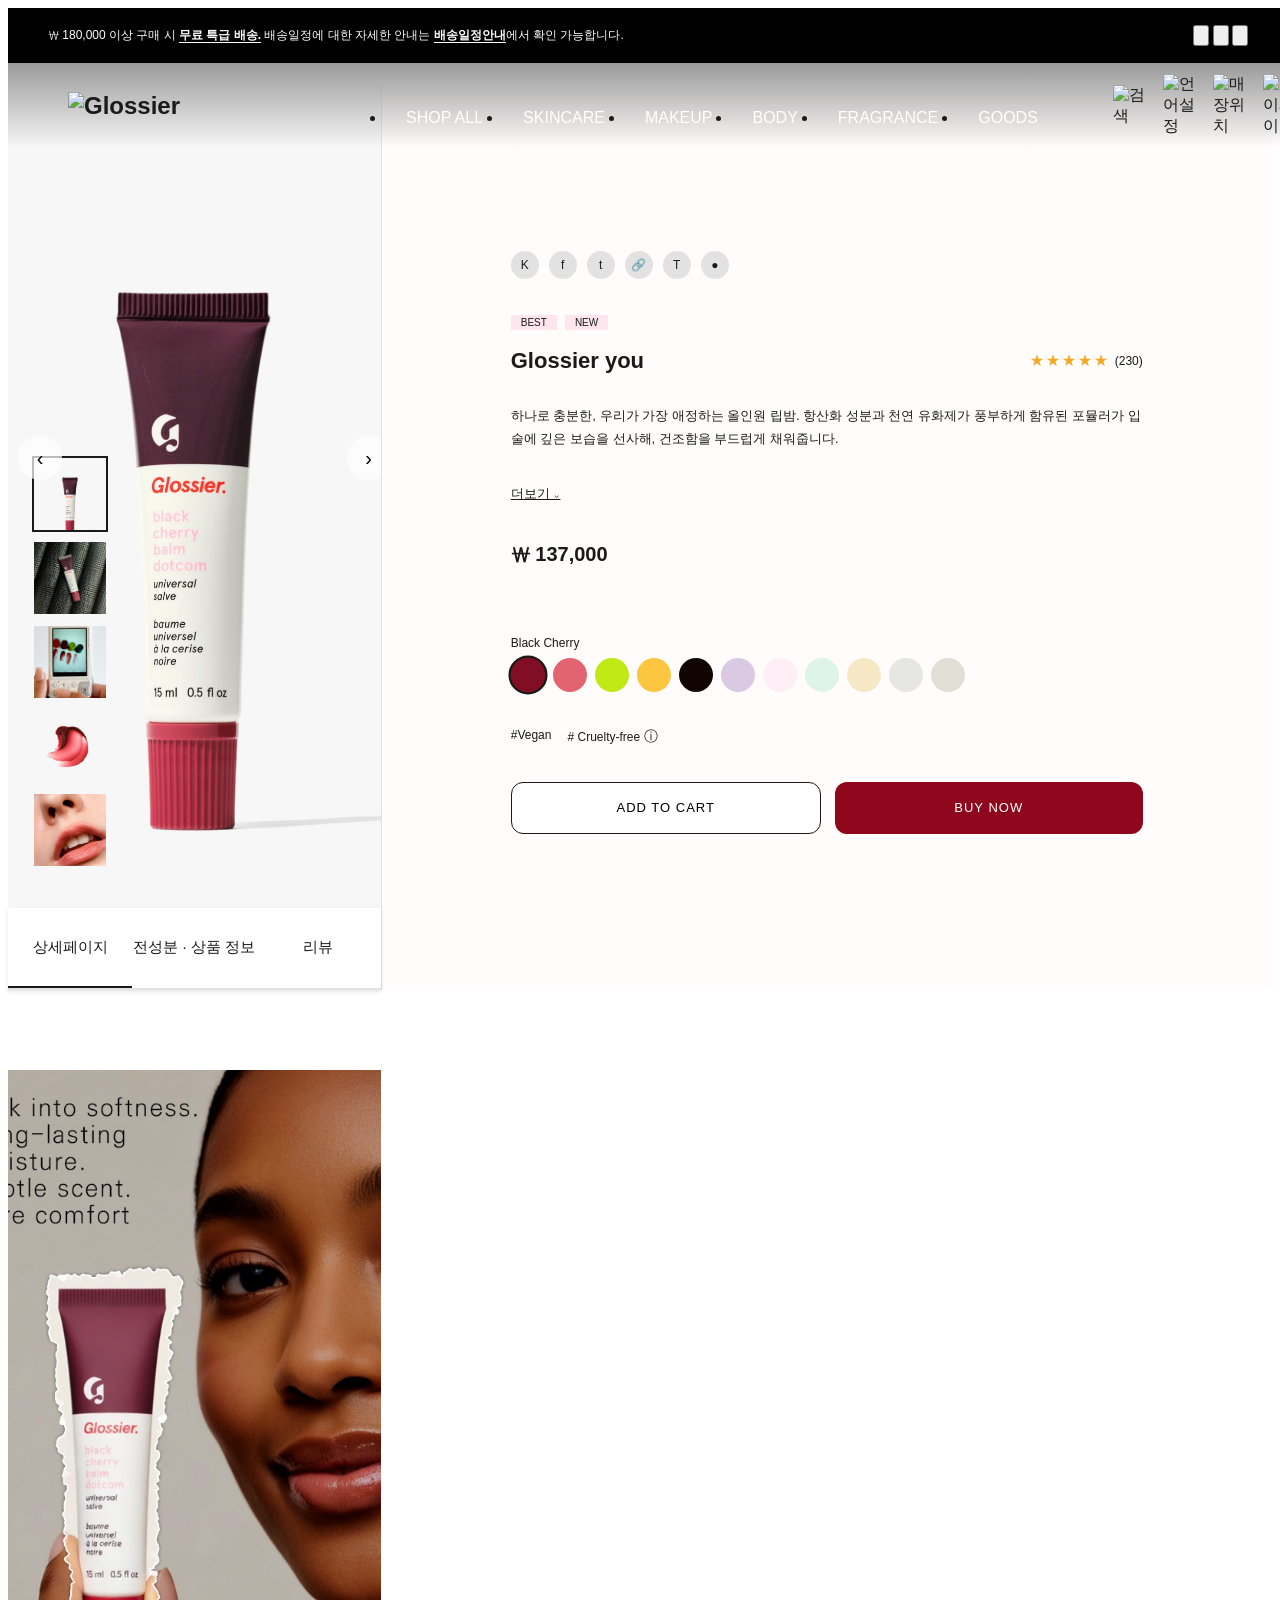
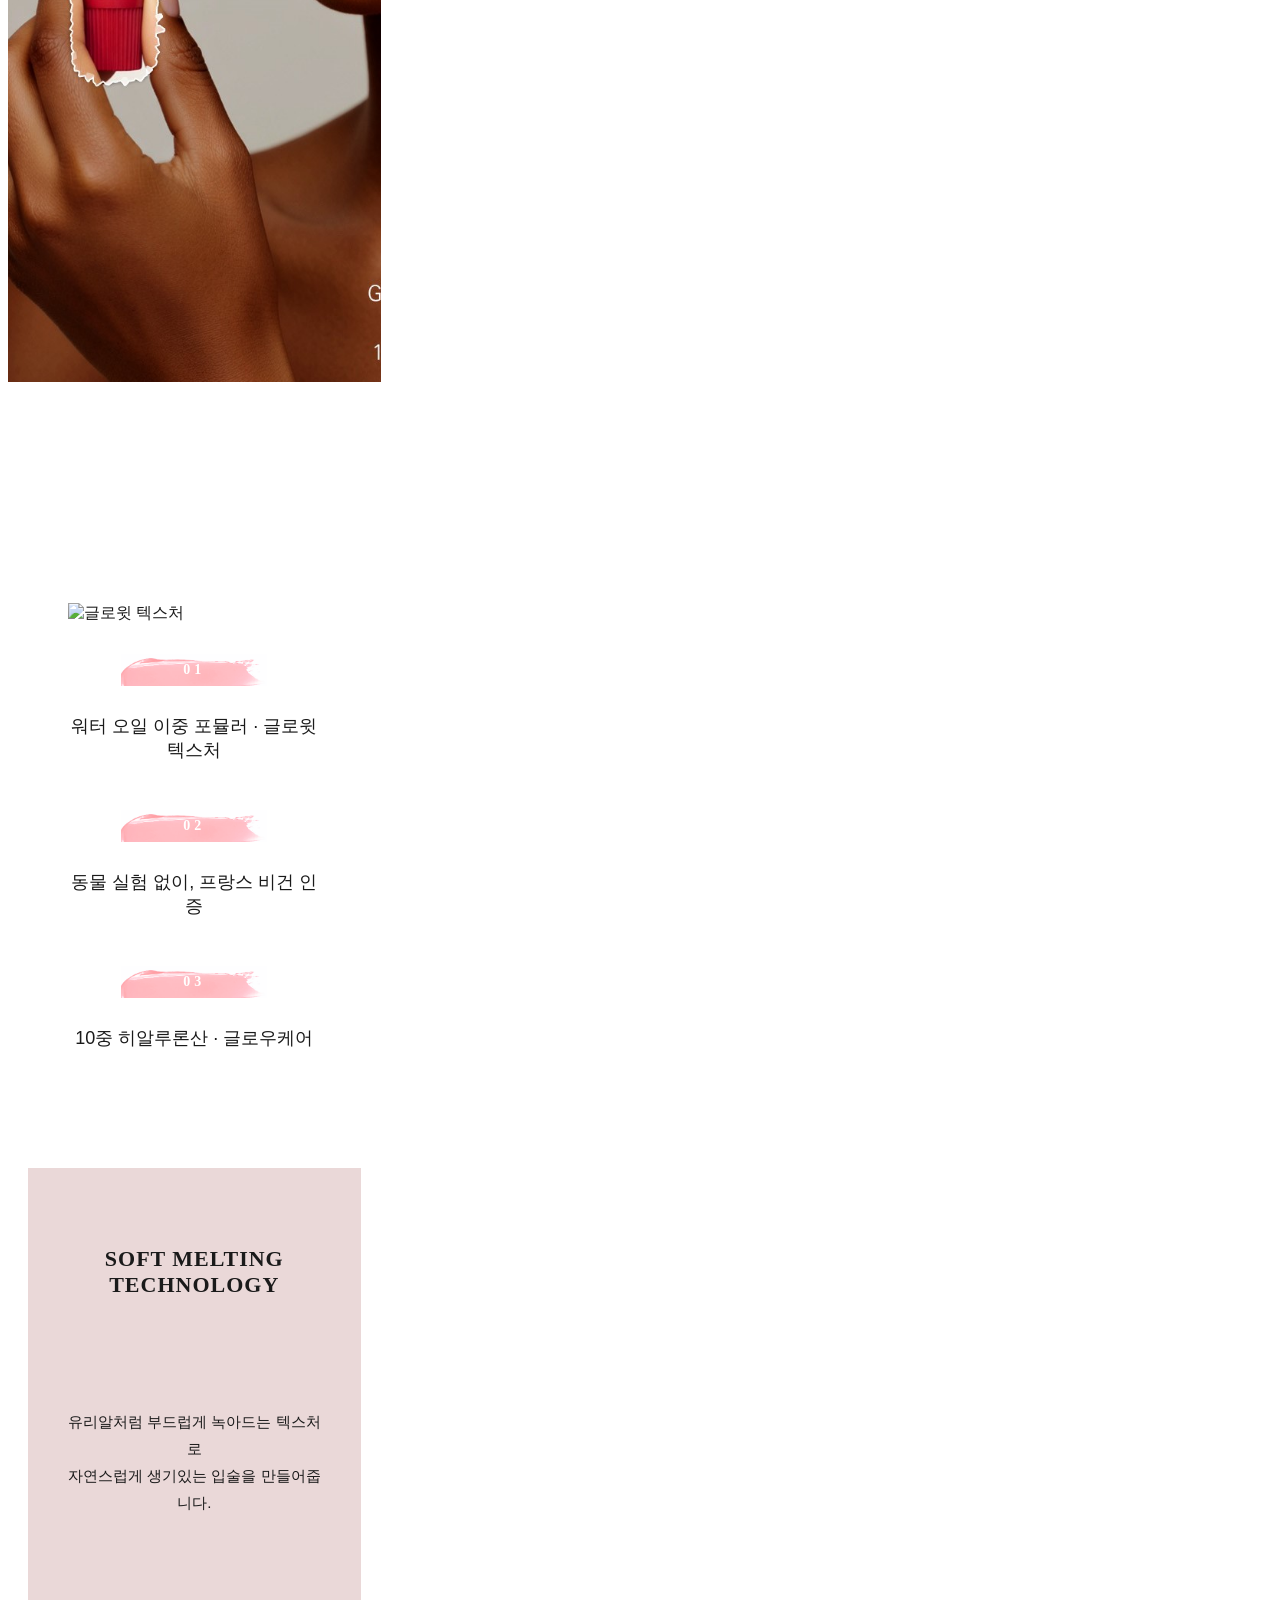
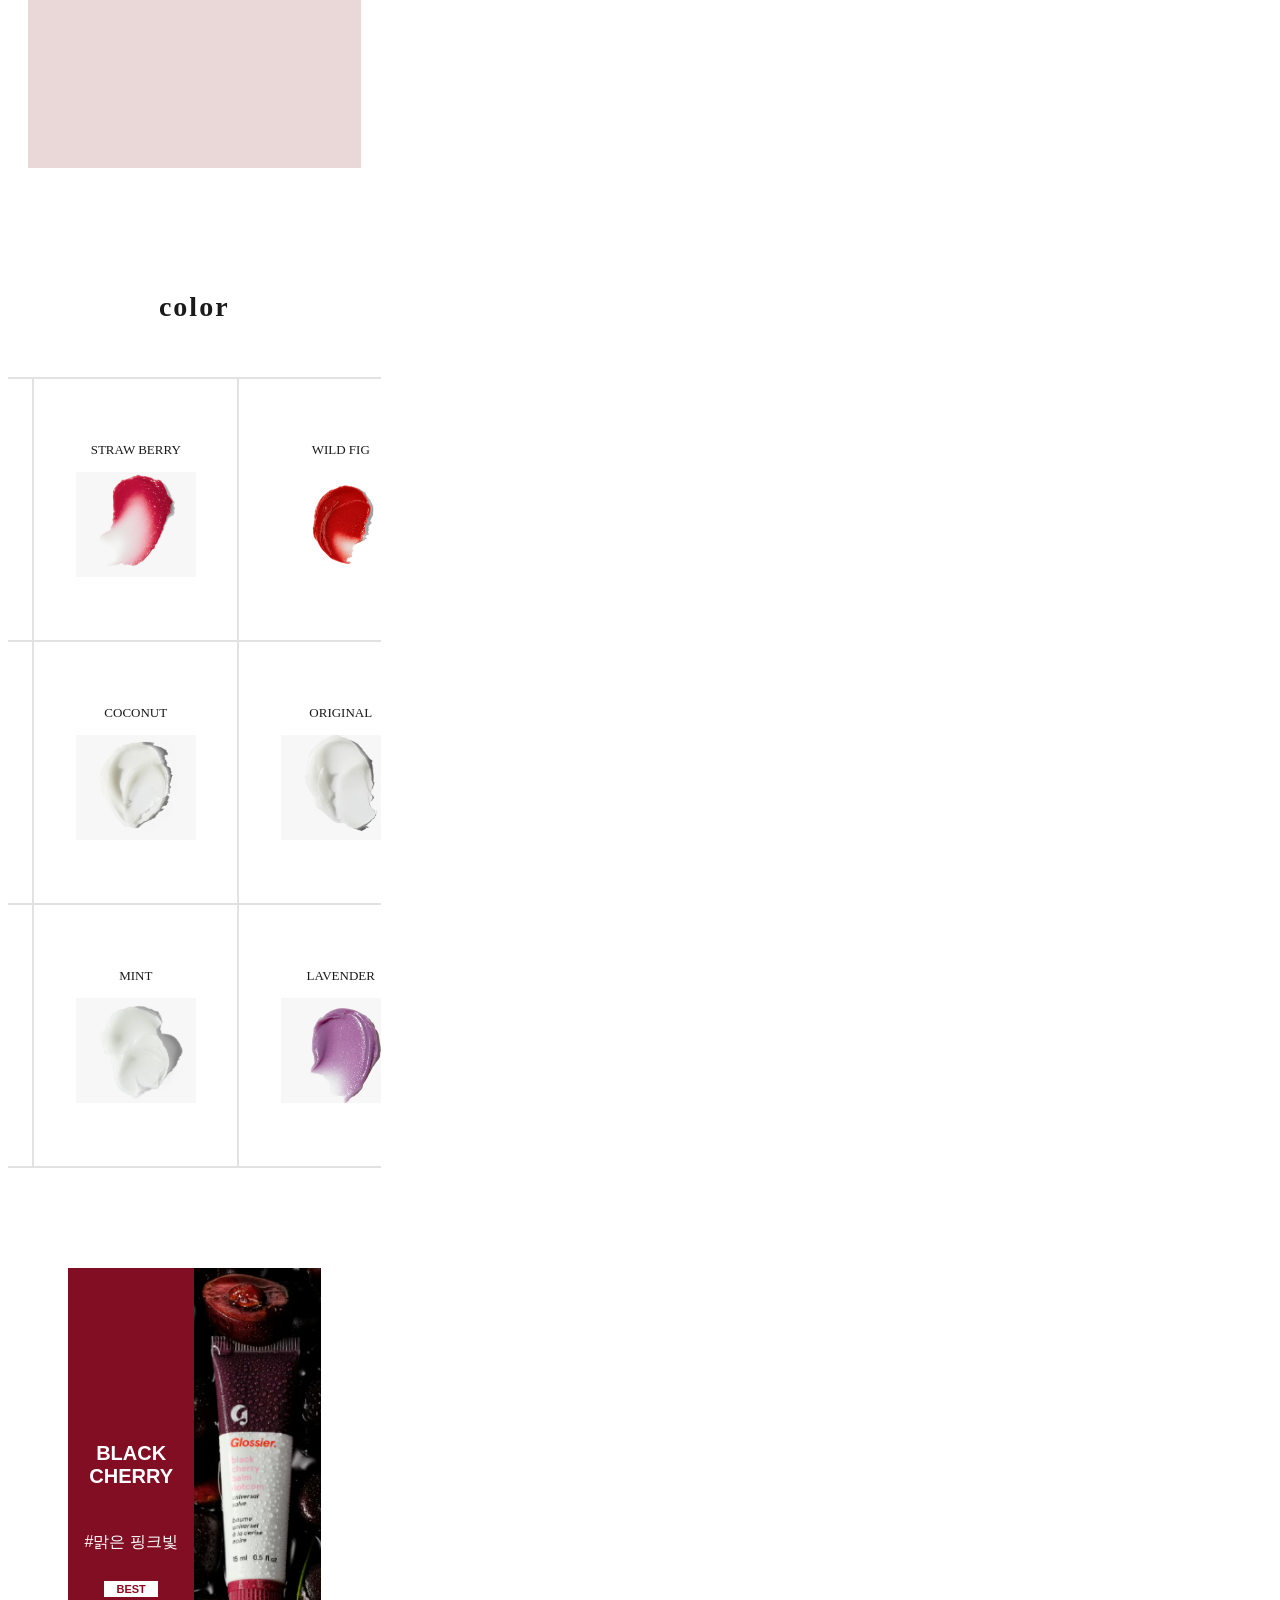
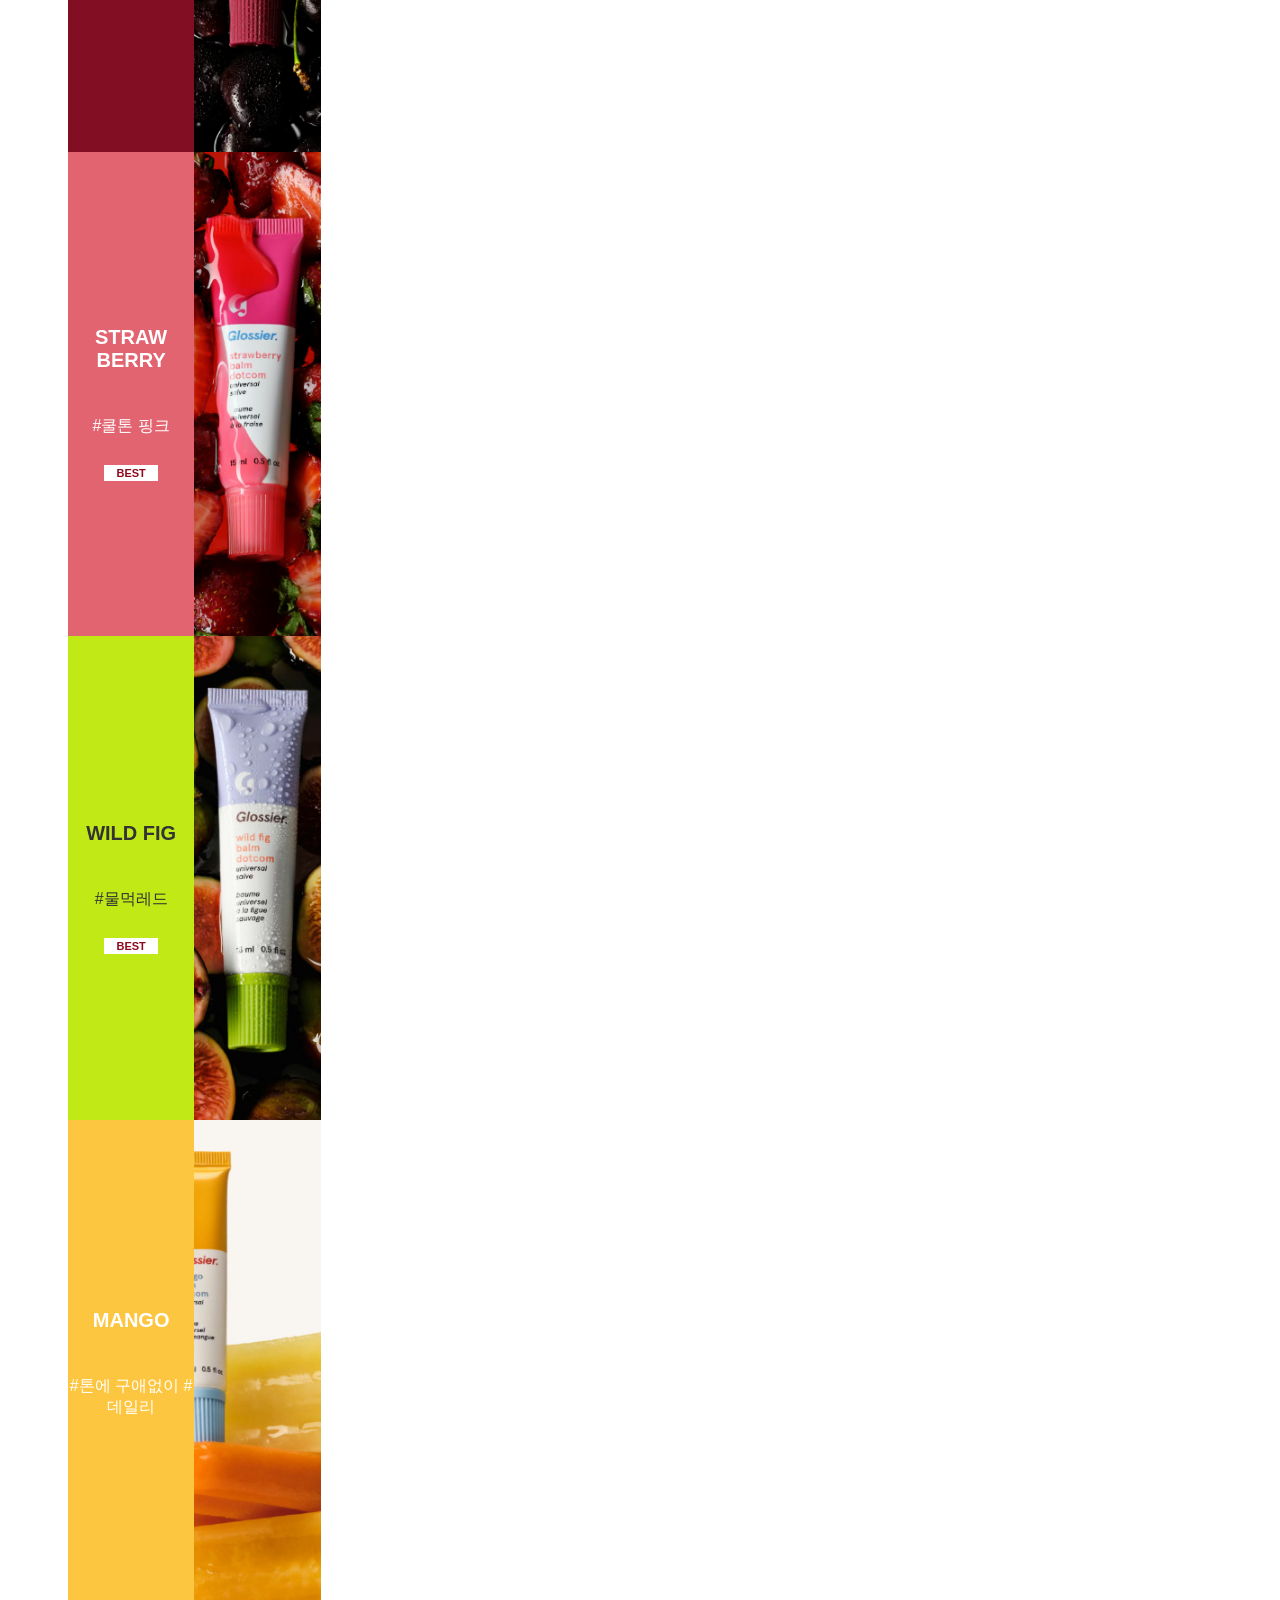
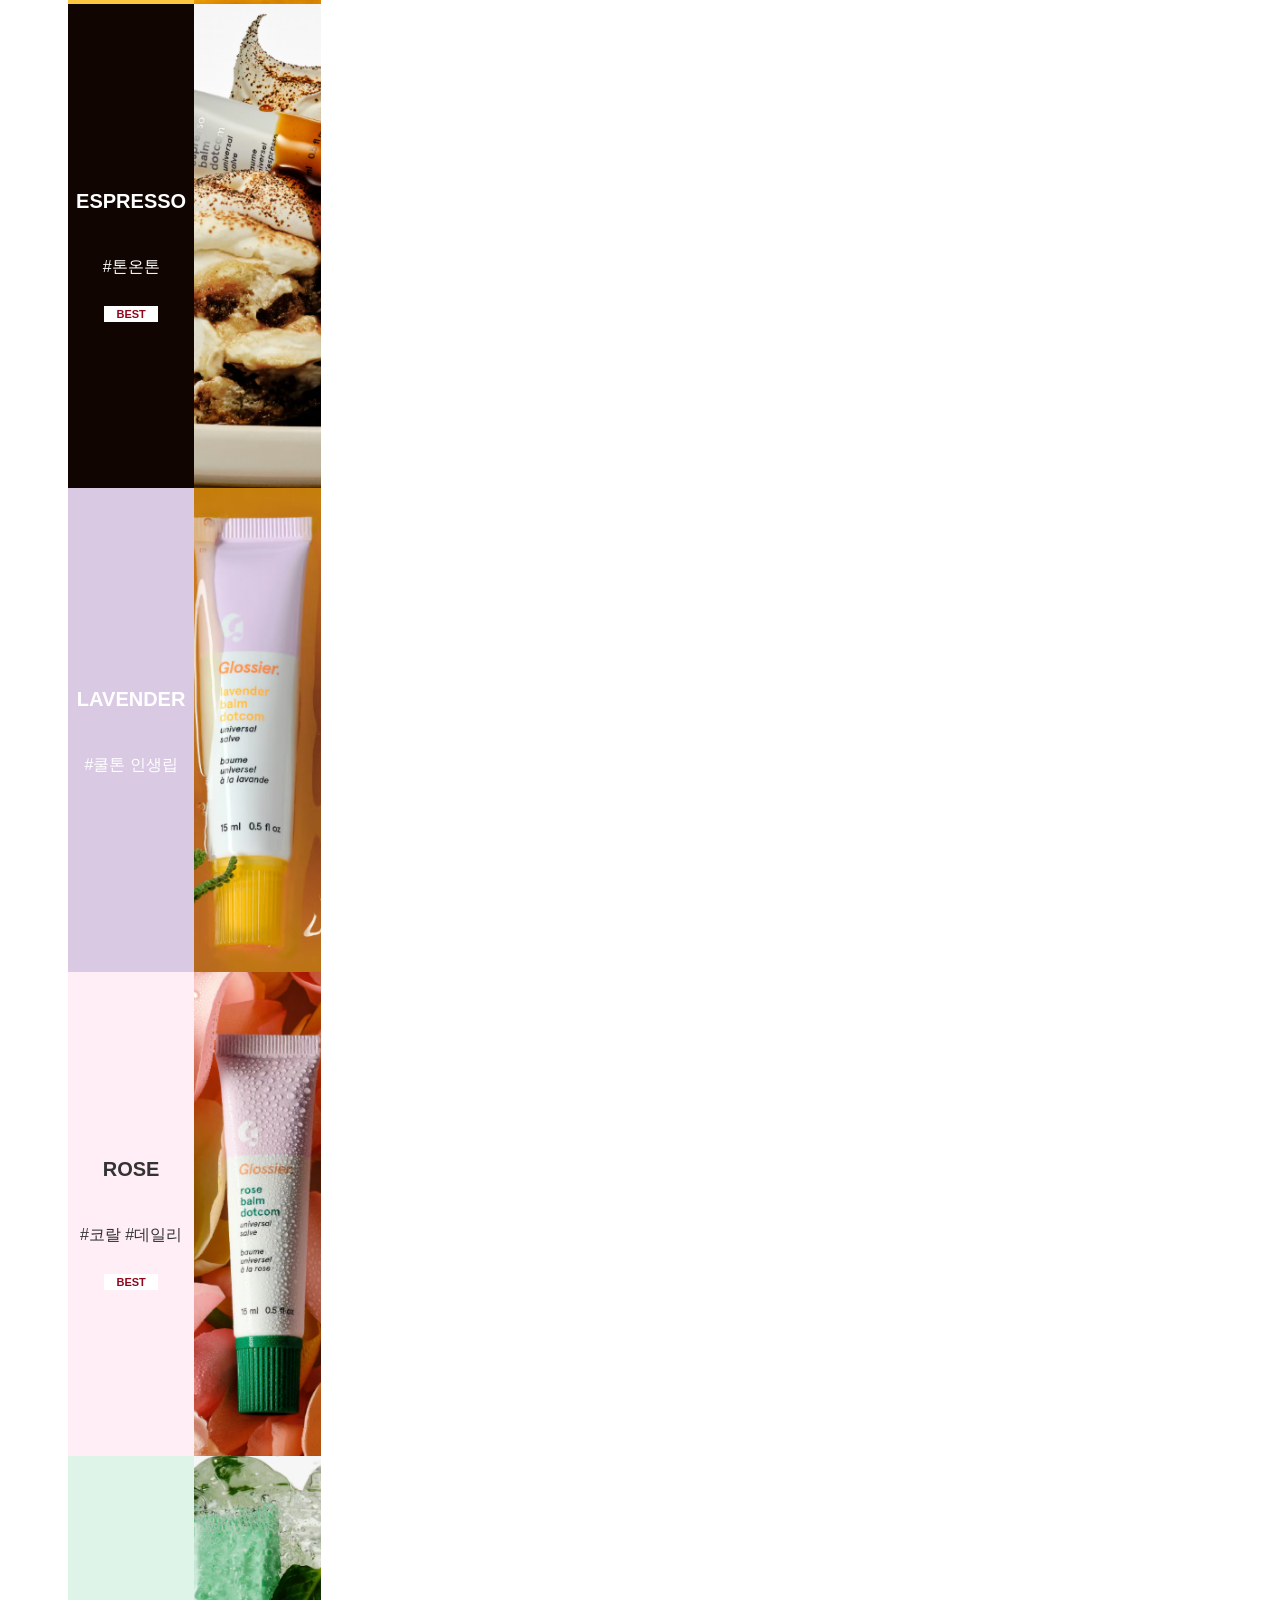
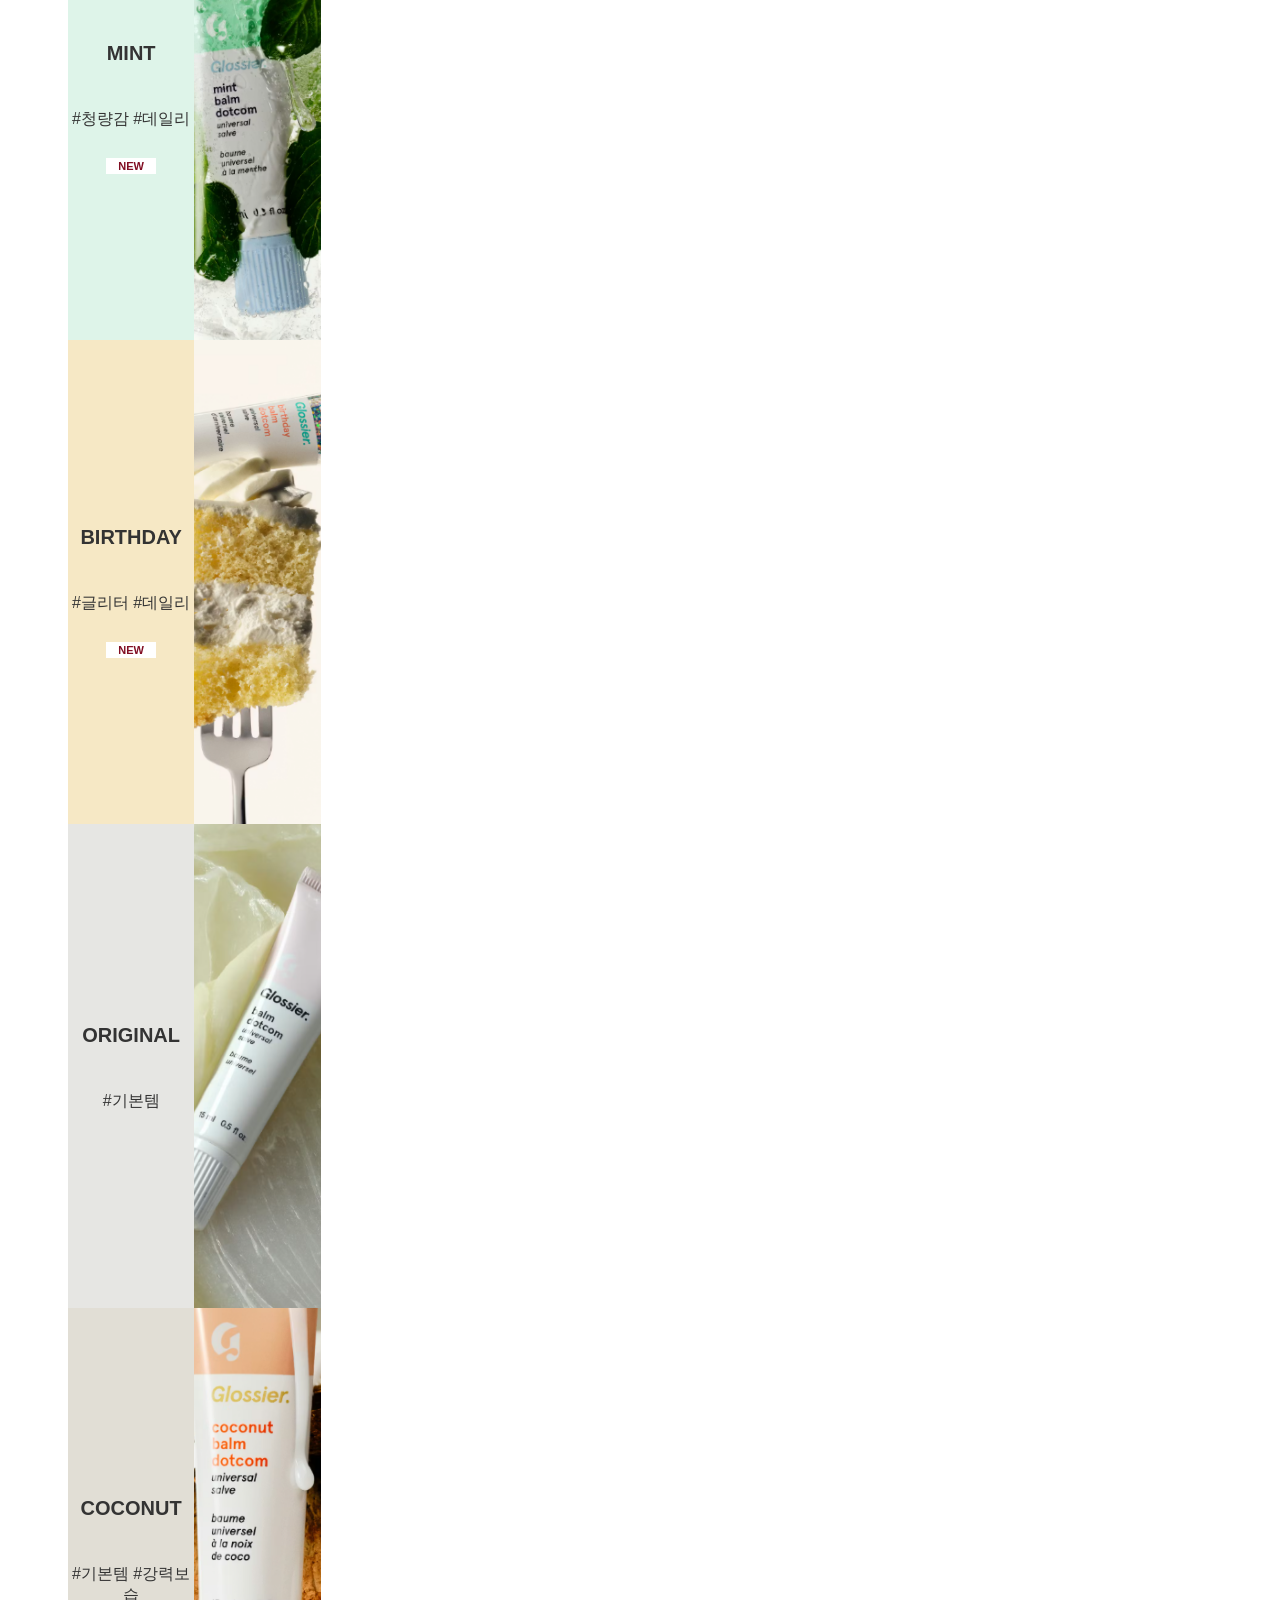
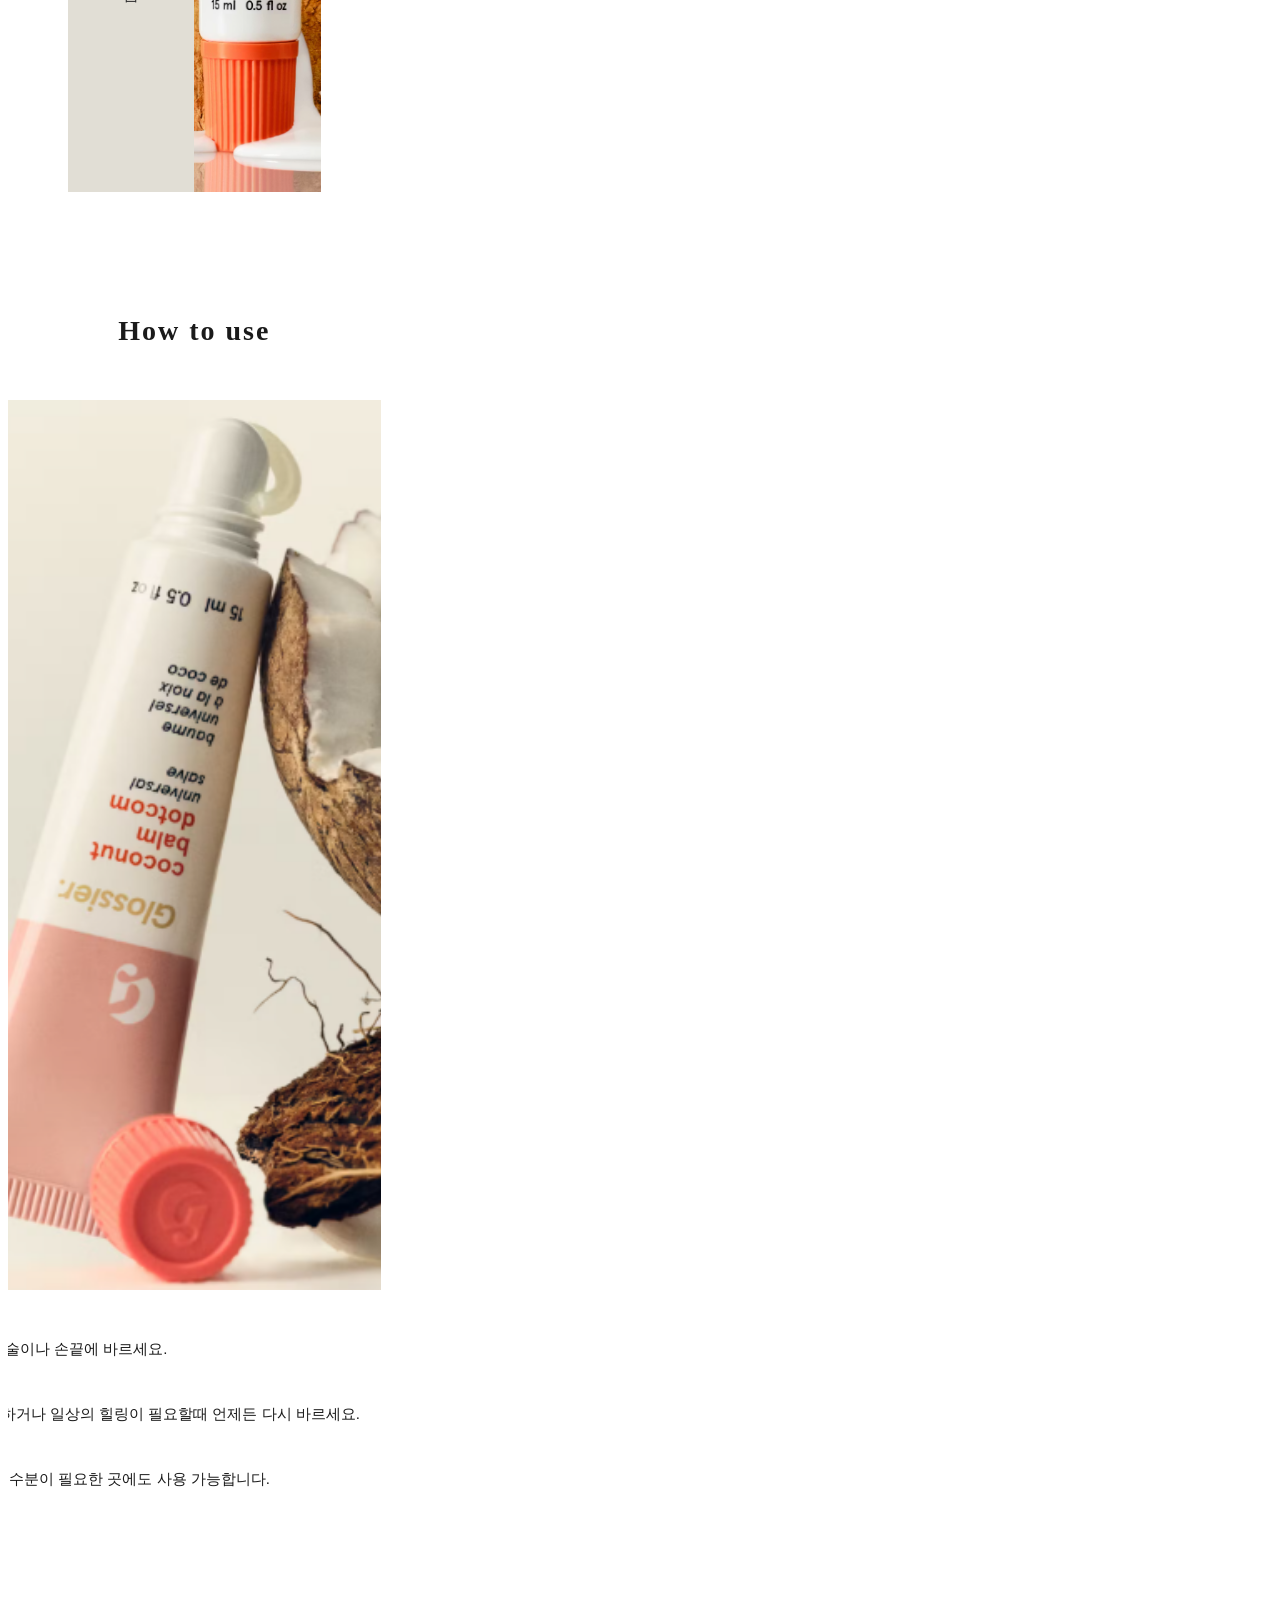
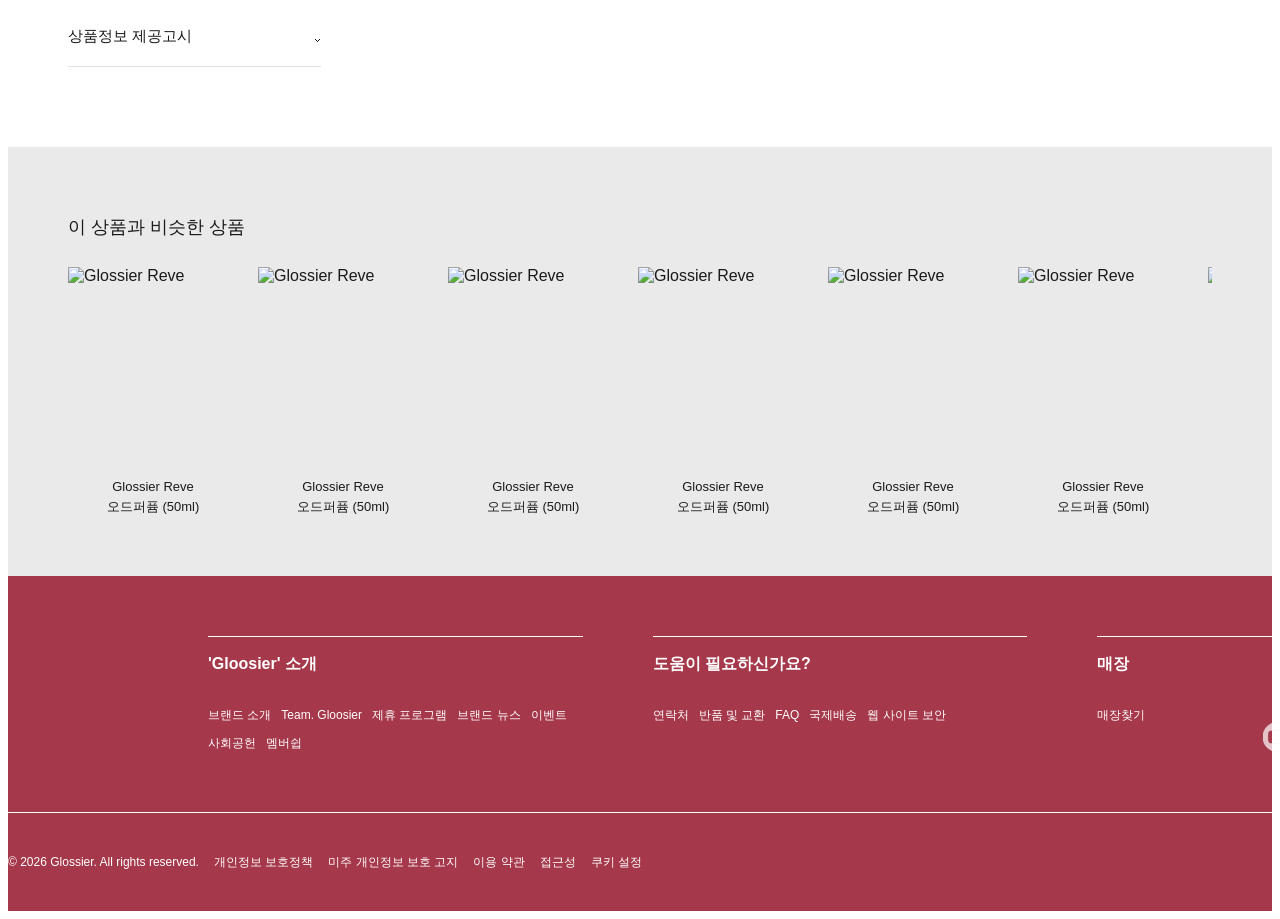
==== commit d9af5419: "0427_2" ====
--- a/detail.html
+++ b/detail.html
@@ -23,7 +23,7 @@
                         <p>
                             ₩ 180,000 이상 구매 시 <span>무료 특급 배송.</span>
                             배송일정에 대한 자세한 안내는
-                            <a href="#">배송일정안내</a>에서 확인 가능합니다.
+                            <a href="#" onclick="return false;">배송일정안내</a>에서 확인 가능합니다.
                         </p>
                         <div class="play_btn" role="group" aria-label="배너 컨트롤">
                             <button class="prev" aria-label="이전 배너">
@@ -39,98 +39,98 @@
                     </div>
                 </div>
                 <nav id="gnb">
-                    <h1><a href="#" id="logo"><img src="./images/common/Glossier-logo-white.png" alt="Glossier"></a></h1>
+                    <h1><a href="./index.html" id="logo"><img src="./images/common/Glossier-logo-white.png" alt="Glossier"></a></h1>
                     <ul class="category">
                         <!-- depth 1 -->
                         <li>
-                            <a href="#">SHOP ALL</a>
+                            <a href="#" onclick="return false;">SHOP ALL</a>
                             <!-- depth 2 -->
                             <ul class="depth2 shop_all">
                                 <li class="col">
                                     <ul>
-                                        <li><a href="#">BEST SELLERS</a></li>
-                                        <li><a href="#">NEW</a></li>
+                                        <li><a href="#" onclick="return false;">BEST SELLERS</a></li>
+                                        <li><a href="#" onclick="return false;">NEW</a></li>
                                     </ul>
                                 </li>
                                 <!-- col 2 -->
                                 <li class="col">
-                                    <a href="#" class="category_title">ALL SKINCARE</a>
-                                    <ul class="menu_list">
-                                        <li><a href="#">CLEANSERS</a></li>
-                                        <li><a href="#">TREATMENTS</a></li>
-                                        <li><a href="#">SUNCARE</a></li>
-                                        <li><a href="#">MOISTURIZERS</a></li>
-                                        <li><a href="#">SKINCARE SETS</a></li>
+                                    <a href="#" onclick="return false;"  class="category_title">ALL SKINCARE</a>
+                                    <ul class="menu_list">
+                                        <li><a href="#" onclick="return false;">CLEANSERS</a></li>
+                                        <li><a href="#" onclick="return false;">TREATMENTS</a></li>
+                                        <li><a href="#" onclick="return false;">SUNCARE</a></li>
+                                        <li><a href="#" onclick="return false;">MOISTURIZERS</a></li>
+                                        <li><a href="#" onclick="return false;">SKINCARE SETS</a></li>
                                     </ul>
                                 </li>
                                 <!-- col 3 -->
                                 <li class="col">
-                                    <a href="#" class="category_title">ALL MAKEUP</a>
-                                    <ul class="menu_list">
-                                        <li><a href="#">FACE</a></li>
-                                        <li><a href="#">BROW</a></li>
-                                        <li><a href="#">EYE</a></li>
-                                        <li><a href="#">CHEEK</a></li>
-                                        <li><a href="#">LIP</a></li>
-                                        <li><a href="#">MAKEUP REMOVERS</a></li>
-                                        <li><a href="#">TOOLS</a></li>
-                                        <li><a href="#">MAKEUP SETS</a></li>
+                                    <a href="#" onclick="return false;"  class="category_title">ALL MAKEUP</a>
+                                    <ul class="menu_list">
+                                        <li><a href="#" onclick="return false;">FACE</a></li>
+                                        <li><a href="#" onclick="return false;">BROW</a></li>
+                                        <li><a href="#" onclick="return false;">EYE</a></li>
+                                        <li><a href="#" onclick="return false;">CHEEK</a></li>
+                                        <li><a href="#" onclick="return false;">LIP</a></li>
+                                        <li><a href="#" onclick="return false;">MAKEUP REMOVERS</a></li>
+                                        <li><a href="#" onclick="return false;">TOOLS</a></li>
+                                        <li><a href="#" onclick="return false;">MAKEUP SETS</a></li>
                                     </ul>
                                 </li>
                                 <!-- col 4 -->
                                 <li class="col">
-                                    <a href="#" class="category_title">ALL BODY</a>
-                                    <ul class="menu_list">
-                                        <li><a href="#">LOTION</a></li>
-                                        <li><a href="#">BODY SPRITZ</a></li>
-                                        <li><a href="#">OIL WASH</a></li>
-                                        <li><a href="#">DEODORANTS</a></li>
-                                        <li><a href="#">BODY SETS</a></li>
+                                    <a href="#" onclick="return false;" class="category_title">ALL BODY</a>
+                                    <ul class="menu_list">
+                                        <li><a href="#" onclick="return false;">LOTION</a></li>
+                                        <li><a href="#" onclick="return false;">BODY SPRITZ</a></li>
+                                        <li><a href="#" onclick="return false;">OIL WASH</a></li>
+                                        <li><a href="#" onclick="return false;">DEODORANTS</a></li>
+                                        <li><a href="#" onclick="return false;">BODY SETS</a></li>
                                     </ul>
                                 </li>
                                 <!-- col 5 -->
                                 <li class="col">
-                                    <a href="#"class="category_title">ALL FRAGRANCE</a>
-                                    <ul class="menu_list">
-                                        <li><a href="#">GLOSSIER YOU</a></li>
-                                        <li><a href="#">GLOSSIER YOU FLEUR</a></li>
-                                        <li><a href="#">GLOSSIER YOU REVE</a></li>
-                                        <li><a href="#">GLOSSIER YOU DOUX</a></li>
-                                        <li><a href="#">CREME DE YOU</a></li>
-                                        <li><a href="#">FAGRANCE SETS</a></li>
+                                    <a href="#" onclick="return false;" class="category_title">ALL FRAGRANCE</a>
+                                    <ul class="menu_list">
+                                        <li><a href="#" onclick="return false;">GLOSSIER YOU</a></li>
+                                        <li><a href="#" onclick="return false;">GLOSSIER YOU FLEUR</a></li>
+                                        <li><a href="#" onclick="return false;">GLOSSIER YOU REVE</a></li>
+                                        <li><a href="#" onclick="return false;">GLOSSIER YOU DOUX</a></li>
+                                        <li><a href="#" onclick="return false;">CREME DE YOU</a></li>
+                                        <li><a href="#" onclick="return false;">FAGRANCE SETS</a></li>
                                     </ul>
                                 </li>
                             </ul>
                         </li>
                         <li>
-                            <a href="#">SKINCARE</a>
+                            <a href="#" onclick="return false;">SKINCARE</a>
                             <ul class="depth2">
                                 <li class="col">
                                     <ul>
-                                        <li><a href="#">BEST SELLERS</a></li>
-                                        <li><a href="#">NEW</a></li>
-                                    </ul>
-                                </li>
-                                <li class="col">
-                                    <a href="#" class="category_title">ALL SKINCARE</a>
-                                    <ul class="menu_list">
-                                        <li><a href="#">CLEANSERS</a></li>
-                                        <li><a href="#">TREATMENTS</a></li>
-                                        <li><a href="#">SUNCARE</a></li>
-                                        <li><a href="#">MOISTURIZERS</a></li>
-                                        <li><a href="#">SKINCARE SETS</a></li>
+                                        <li><a href="#" onclick="return false;">BEST SELLERS</a></li>
+                                        <li><a href="#" onclick="return false;">NEW</a></li>
+                                    </ul>
+                                </li>
+                                <li class="col">
+                                    <a href="#" onclick="return false;"  class="category_title">ALL SKINCARE</a>
+                                    <ul class="menu_list">
+                                        <li><a href="#" onclick="return false;">CLEANSERS</a></li>
+                                        <li><a href="#" onclick="return false;">TREATMENTS</a></li>
+                                        <li><a href="#" onclick="return false;">SUNCARE</a></li>
+                                        <li><a href="#" onclick="return false;">MOISTURIZERS</a></li>
+                                        <li><a href="#" onclick="return false;">SKINCARE SETS</a></li>
                                     </ul>
                                 </li>
                                 <li class="col">
                                     <ul class="category_img">
                                         <li>
-                                            <a href="#">
+                                            <a href="#" onclick="return false;">
                                                 <img src="./images/common/gnbimg_01.png" alt="it item">
                                                 <p>IT ITEM</p>
                                             </a>
                                         </li>
                                         <li>
-                                            <a href="#">
+                                            <a href="#" onclick="return false;">
                                                 <img src="./images/common/gnbimg_02.png" alt="MD PICK">
                                                 <p>MD PICK</p>
                                             </a>
@@ -140,37 +140,37 @@
                             </ul>
                         </li>
                         <li>
-                            <a href="#">MAKEUP</a>
+                            <a href="#" onclick="return false;">MAKEUP</a>
                             <ul class="depth2">
                                 <li class="col">
                                     <ul>
-                                        <li><a href="#">BEST SELLERS</a></li>
-                                        <li><a href="#">NEW</a></li>
-                                    </ul>
-                                </li>
-                                <li class="col">
-                                    <a href="#" class="category_title">ALL MAKEUP</a>
-                                    <ul class="menu_list">
-                                        <li><a href="#">FACE</a></li>
-                                        <li><a href="#">BROW</a></li>
-                                        <li><a href="#">EYE</a></li>
-                                        <li><a href="#">CHEEK</a></li>
-                                        <li><a href="#">LIP</a></li>
-                                        <li><a href="#">MAKEUP REMOVERS</a></li>
-                                        <li><a href="#">TOOLS</a></li>
-                                        <li><a href="#">MAKEUP SETS</a></li>
+                                        <li><a href="#" onclick="return false;">BEST SELLERS</a></li>
+                                        <li><a href="#" onclick="return false;">NEW</a></li>
+                                    </ul>
+                                </li>
+                                <li class="col">
+                                    <a href="#" onclick="return false;"  class="category_title">ALL MAKEUP</a>
+                                    <ul class="menu_list">
+                                        <li><a href="#" onclick="return false;">FACE</a></li>
+                                        <li><a href="#" onclick="return false;">BROW</a></li>
+                                        <li><a href="#" onclick="return false;">EYE</a></li>
+                                        <li><a href="#" onclick="return false;">CHEEK</a></li>
+                                        <li><a href="#" onclick="return false;">LIP</a></li>
+                                        <li><a href="#" onclick="return false;">MAKEUP REMOVERS</a></li>
+                                        <li><a href="#" onclick="return false;">TOOLS</a></li>
+                                        <li><a href="#" onclick="return false;">MAKEUP SETS</a></li>
                                     </ul>
                                 </li>
                                 <li class="col">
                                     <ul class="category_img">
                                         <li>
-                                            <a href="#">
+                                            <a href="#" onclick="return false;">
                                                 <img src="./images/common/gnbimg_01.png" alt="it item">
                                                 <p>IT ITEM</p>
                                             </a>
                                         </li>
                                         <li>
-                                            <a href="#">
+                                            <a href="#" onclick="return false;">
                                                 <img src="./images/common/gnbimg_02.png" alt="MD PICK">
                                                 <p>MD PICK</p>
                                             </a>
@@ -180,34 +180,34 @@
                             </ul>
                         </li>
                         <li>
-                            <a href="#">BODY</a>
+                            <a href="#" onclick="return false;">BODY</a>
                             <ul class="depth2">
                                 <li class="col">
                                     <ul>
-                                        <li><a href="#">BEST SELLERS</a></li>
-                                        <li><a href="#">NEW</a></li>
-                                    </ul>
-                                </li>
-                                <li class="col">
-                                    <a href="#" class="category_title">ALL BODY</a>
-                                    <ul class="menu_list">
-                                        <li><a href="#">LOTION</a></li>
-                                        <li><a href="#">BODY SPRITZ</a></li>
-                                        <li><a href="#">OIL WASH</a></li>
-                                        <li><a href="#">DEODORANTS</a></li>
-                                        <li><a href="#">BODY SETS</a></li>
+                                        <li><a href="#" onclick="return false;">BEST SELLERS</a></li>
+                                        <li><a href="#" onclick="return false;">NEW</a></li>
+                                    </ul>
+                                </li>
+                                <li class="col">
+                                    <a href="#" onclick="return false;"  class="category_title">ALL BODY</a>
+                                    <ul class="menu_list">
+                                        <li><a href="#" onclick="return false;">LOTION</a></li>
+                                        <li><a href="#" onclick="return false;">BODY SPRITZ</a></li>
+                                        <li><a href="#" onclick="return false;">OIL WASH</a></li>
+                                        <li><a href="#" onclick="return false;">DEODORANTS</a></li>
+                                        <li><a href="#" onclick="return false;">BODY SETS</a></li>
                                     </ul>
                                 </li>
                                 <li class="col">
                                     <ul class="category_img">
                                         <li>
-                                            <a href="#">
+                                            <a href="#" onclick="return false;">
                                                 <img src="./images/common/gnbimg_01.png" alt="it item">
                                                 <p>IT ITEM</p>
                                             </a>
                                         </li>
                                         <li>
-                                            <a href="#">
+                                            <a href="#" onclick="return false;">
                                                 <img src="./images/common/gnbimg_02.png" alt="MD PICK">
                                                 <p>MD PICK</p>
                                             </a>
@@ -217,35 +217,35 @@
                             </ul>
                         </li>
                         <li>
-                            <a href="#">FRAGRANCE</a>
+                            <a href="#" onclick="return false;">FRAGRANCE</a>
                             <ul class="depth2">
                                 <li class="col">
                                     <ul>
-                                        <li><a href="#">BEST SELLERS</a></li>
-                                        <li><a href="#">NEW</a></li>
-                                    </ul>
-                                </li>
-                                <li class="col">
-                                    <a href="#" class="category_title">ALL FRAGRANCE</a>
-                                    <ul class="menu_list">
-                                        <li><a href="#">GLOSSIER YOU</a></li>
-                                        <li><a href="#">GLOSSIER YOU FLUER</a></li>
-                                        <li><a href="#">GLOSSIER YOU REVE</a></li>
-                                        <li><a href="#">GLOSSIER YOU DOUX</a></li>
-                                        <li><a href="#">CREME DE YOU</a></li>
-                                        <li><a href="#">FAGRANCE SETS</a></li>
+                                        <li><a href="#" onclick="return false;">BEST SELLERS</a></li>
+                                        <li><a href="#" onclick="return false;">NEW</a></li>
+                                    </ul>
+                                </li>
+                                <li class="col">
+                                    <a href="#" onclick="return false;"  class="category_title">ALL FRAGRANCE</a>
+                                    <ul class="menu_list">
+                                        <li><a href="#" onclick="return false;">GLOSSIER YOU</a></li>
+                                        <li><a href="#" onclick="return false;">GLOSSIER YOU FLUER</a></li>
+                                        <li><a href="#" onclick="return false;">GLOSSIER YOU REVE</a></li>
+                                        <li><a href="#" onclick="return false;">GLOSSIER YOU DOUX</a></li>
+                                        <li><a href="#" onclick="return false;">CREME DE YOU</a></li>
+                                        <li><a href="#" onclick="return false;">FAGRANCE SETS</a></li>
                                     </ul>
                                 </li>
                                 <li class="col">
                                     <ul class="category_img">
                                         <li>
-                                            <a href="#">
+                                            <a href="#" onclick="return false;">
                                                 <img src="./images/common/gnbimg_01.png" alt="it item">
                                                 <p>IT ITEM</p>
                                             </a>
                                         </li>
                                         <li>
-                                            <a href="#">
+                                            <a href="#" onclick="return false;">
                                                 <img src="./images/common/gnbimg_02.png" alt="MD PICK">
                                                 <p>MD PICK</p>
                                             </a>
@@ -255,24 +255,24 @@
                             </ul>
                         </li>
                         <li>
-                            <a href="#">GOODS</a>
+                            <a href="#" onclick="return false;">GOODS</a>
                             <ul class="depth2">
                                 <li class="col">
                                     <ul>
-                                        <li><a href="#">BEST SELLERS</a></li>
-                                        <li><a href="#">NEW</a></li>
+                                        <li><a href="#" onclick="return false;">BEST SELLERS</a></li>
+                                        <li><a href="#" onclick="return false;">NEW</a></li>
                                     </ul>
                                 </li>
                                 <li class="col">
                                     <ul class="category_img">
                                         <li>
-                                            <a href="#">
+                                            <a href="#" onclick="return false;">
                                                 <img src="./images/common/gnbimg_01.png" alt="it item">
                                                 <p>IT ITEM</p>
                                             </a>
                                         </li>
                                         <li>
-                                            <a href="#">
+                                            <a href="#" onclick="return false;">
                                                 <img src="./images/common/gnbimg_02.png" alt="MD PICK">
                                                 <p>MD PICK</p>
                                             </a>
@@ -283,11 +283,11 @@
                         </li>
                     </ul>
                     <div id="user_service">
-                        <a href="#"><img src="./images/common/search_icon.svg" alt="검색"></a>
-                        <a href="#"><img src="./images/common/language_icon.png" alt="언어설정"></a>
-                        <a href="#"><img src="./images/common/map_icon.png" alt="매장위치"></a>
-                        <a href="#"><img src="./images/common/person_icon.png" alt="마이페이지"></a>
-                        <a href="#"><img src="./images/common/cart_off_icon.png" alt="장바구니"></a>
+                        <a href="#" onclick="return false;"><img src="./images/common/search_icon.svg" alt="검색"></a>
+                        <a href="#" onclick="return false;"><img src="./images/common/language_icon.png" alt="언어설정"></a>
+                        <a href="#" onclick="return false;"><img src="./images/common/map_icon.png" alt="매장위치"></a>
+                        <a href="#" onclick="return false;"><img src="./images/common/person_icon.png" alt="마이페이지"></a>
+                        <a href="#" onclick="return false;"><img src="./images/common/cart_off_icon.png" alt="장바구니"></a>
                     </div>
                 </nav>
             </div>
@@ -299,13 +299,13 @@
                 <div class="detail-left">
                     <!-- Main product image -->
                     <div class="main-image-wrap">
-                        <img src="https://www.figma.com/api/mcp/asset/fa1ae5d7-aead-446d-9814-2992171e3268" alt="Glossier you 메인 이미지">
+                        <img src="./images/detail/tum (1).jpg" alt="Glossier you 메인 이미지">
                         <div class="thumb-list">
-                            <img src="https://www.figma.com/api/mcp/asset/fa1ae5d7-aead-446d-9814-2992171e3268" alt="">
-                            <img src="https://www.figma.com/api/mcp/asset/66bfe7f2-691d-43c5-9022-be4fe894ed85" alt="">
-                            <img src="https://www.figma.com/api/mcp/asset/2e45f7cd-42c7-4e9f-bbc5-3d30da9b3e95" alt="">
-                            <img src="https://www.figma.com/api/mcp/asset/584b9191-0009-494d-b48d-27d080dc8125" alt="">
-                            <img src="https://www.figma.com/api/mcp/asset/8c7f8a4d-1da6-4782-8512-7e97cf25b168" alt="">
+                            <img src="./images/detail/tum (1).jpg" alt="">
+                            <img src="./images/detail/tum (2).png" alt="">
+                            <img src="./images/detail/tum (3).png" alt="">
+                            <img src="./images/detail/tum (4).png" alt="">
+                            <img src="./images/detail/tum (5).png" alt="">
                         </div>
                         <div class="img-nav">
                             <button>&#8249;</button>
@@ -322,7 +322,7 @@
                     <div class="detail-content" id="section-detail">
                         <!-- Main detail image -->
                         <div class="detail-section">
-                            <img src="https://www.figma.com/api/mcp/asset/d56db76f-c8ac-43ea-a0a8-498d7e084bef" alt="상품 상세 이미지">
+                            <img src="./images/detail/detail_main.jpg" alt="상품 상세 이미지">
                         </div>
                         <!-- Brand image -->
                         <div class="detail-section">
@@ -517,7 +517,7 @@
                         <!-- How to use -->
                         <div class="detail-section" id="section-ingredients" style="gap:30px;">
                             <h2 class="section-title-en">How to use</h2>
-                            <img class="howto-img" src="https://www.figma.com/api/mcp/asset/582a42ab-3b4c-47ec-a5c2-63229cfd1154" alt="How to use">
+                            <img class="howto-img" src="./images/detail/detail05.png" alt="How to use">
                             <div class="howto-steps">
                                 <p>01&nbsp;&nbsp; 소량을 짜서 갈라진 입술이나 손끝에 바르세요.</p>
                                 <p>02&nbsp; 추가 수분 공급이 필요하거나 일상의 힐링이 필요할때 언제든 다시 바르세요.</p>
@@ -537,12 +537,12 @@
                 <div class="detail-right">
                     <!-- SNS -->
                     <div class="sns-share">
-                        <a href="#" class="sns-icon" title="카카오톡">K</a>
-                        <a href="#" class="sns-icon" title="페이스북">f</a>
-                        <a href="#" class="sns-icon" title="트위터">t</a>
-                        <a href="#" class="sns-icon" title="링크복사">🔗</a>
-                        <a href="#" class="sns-icon" title="틱톡">T</a>
-                        <a href="#" class="sns-icon" title="인스타그램">&#9679;</a>
+                        <a href="#" onclick="return false;" class="sns-icon" title="카카오톡">K</a>
+                        <a href="#" onclick="return false;" class="sns-icon" title="페이스북">f</a>
+                        <a href="#" onclick="return false;" class="sns-icon" title="트위터">t</a>
+                        <a href="#" onclick="return false;" class="sns-icon" title="링크복사">🔗</a>
+                        <a href="#" onclick="return false;" class="sns-icon" title="틱톡">T</a>
+                        <a href="#" onclick="return false;" class="sns-icon" title="인스타그램">&#9679;</a>
                     </div>
                     <div style="display:flex;flex-direction:column;gap:18px;">
                     <!-- Tags -->
@@ -560,7 +560,7 @@
                         </div>
                     <!-- Description -->
                         <p class="product-desc">하나로 충분한, 우리가 가장 애정하는 올인원 립밤. 항산화 성분과 천연 유화제가 풍부하게 함유된 포뮬러가 입술에 깊은 보습을 선사해, 건조함을 부드럽게 채워줍니다.</p>
-                        <a href="#" class="desc-more">더보기 &#8964;</a>
+                        <a href="#" onclick="return false;" class="desc-more">더보기 &#8964;</a>
                     <!-- Price -->
                         <p class="product-price">₩ 137,000</p>
                     </div>
@@ -597,32 +597,32 @@
             <section class="similar-section">
                 <p class="similar-title">이 상품과 비슷한 상품</p>
                 <div class="similar-grid">
-                    <a href="#" class="similar-item">
-                        <img src="https://www.figma.com/api/mcp/asset/ed66382f-e2ec-43bd-9389-84303c8f08dd" alt="Glossier Reve">
+                    <a href="#" onclick="return false;" class="similar-item">
+                        <img src="./images/produt/glossier_reve.jpg" alt="Glossier Reve">
                         <div class="s-name">Glossier Reve<br>오드퍼퓸 (50ml)</div>
                     </a>
-                    <a href="#" class="similar-item">
-                        <img src="https://www.figma.com/api/mcp/asset/ed66382f-e2ec-43bd-9389-84303c8f08dd" alt="Glossier Reve">
+                    <a href="#" onclick="return false;" class="similar-item">
+                        <img src="./images/produt/glossier_reve.jpg" alt="Glossier Reve">
                         <div class="s-name">Glossier Reve<br>오드퍼퓸 (50ml)</div>
                     </a>
-                    <a href="#" class="similar-item">
-                        <img src="https://www.figma.com/api/mcp/asset/ed66382f-e2ec-43bd-9389-84303c8f08dd" alt="Glossier Reve">
+                    <a href="#" onclick="return false;" class="similar-item">
+                        <img src="./images/produt/glossier_reve.jpg" alt="Glossier Reve">
                         <div class="s-name">Glossier Reve<br>오드퍼퓸 (50ml)</div>
                     </a>
-                    <a href="#" class="similar-item">
-                        <img src="https://www.figma.com/api/mcp/asset/ed66382f-e2ec-43bd-9389-84303c8f08dd" alt="Glossier Reve">
+                    <a href="#" onclick="return false;" class="similar-item">
+                        <img src="./images/produt/glossier_reve.jpg" alt="Glossier Reve">
                         <div class="s-name">Glossier Reve<br>오드퍼퓸 (50ml)</div>
                     </a>
-                    <a href="#" class="similar-item">
-                        <img src="https://www.figma.com/api/mcp/asset/ed66382f-e2ec-43bd-9389-84303c8f08dd" alt="Glossier Reve">
+                    <a href="#" onclick="return false;" class="similar-item">
+                        <img src="./images/produt/glossier_reve.jpg" alt="Glossier Reve">
                         <div class="s-name">Glossier Reve<br>오드퍼퓸 (50ml)</div>
                     </a>
-                    <a href="#" class="similar-item">
-                        <img src="https://www.figma.com/api/mcp/asset/ed66382f-e2ec-43bd-9389-84303c8f08dd" alt="Glossier Reve">
+                    <a href="#" onclick="return false;" class="similar-item">
+                        <img src="./images/produt/glossier_reve.jpg" alt="Glossier Reve">
                         <div class="s-name">Glossier Reve<br>오드퍼퓸 (50ml)</div>
                     </a>
-                    <a href="#" class="similar-item">
-                        <img src="https://www.figma.com/api/mcp/asset/ed66382f-e2ec-43bd-9389-84303c8f08dd" alt="Glossier Reve">
+                    <a href="#" onclick="return false;" class="similar-item">
+                        <img src="./images/produt/glossier_reve.jpg" alt="Glossier Reve">
                         <div class="s-name">Glossier Reve<br>오드퍼퓸 (50ml)</div>
                     </a>
                 </div>
@@ -635,31 +635,31 @@
                     <div class="footer-col">
                         <span class="footer-col-title">'Gloosier' 소개</span>
                         <div class="footer-col-links">
-                            <a href="#">브랜드 소개</a>
-                            <a href="#">Team. Gloosier</a>
-                            <a href="#">제휴 프로그램</a>
-                            <a href="#">브랜드 뉴스</a>
-                            <a href="#">이벤트</a>
-                            <a href="#">사회공헌</a>
-                            <a href="#">멤버쉽</a>
+                            <a href="#" onclick="return false;">브랜드 소개</a>
+                            <a href="#" onclick="return false;">Team. Gloosier</a>
+                            <a href="#" onclick="return false;">제휴 프로그램</a>
+                            <a href="#" onclick="return false;">브랜드 뉴스</a>
+                            <a href="#" onclick="return false;">이벤트</a>
+                            <a href="#" onclick="return false;">사회공헌</a>
+                            <a href="#" onclick="return false;">멤버쉽</a>
                         </div>
                     </div>
                     <!-- 도움이 필요하신가요? -->
                     <div class="footer-col">
                         <span class="footer-col-title">도움이 필요하신가요?</span>
                         <div class="footer-col-links">
-                            <a href="#">연락처</a>
-                            <a href="#">반품 및 교환</a>
-                            <a href="#">FAQ</a>
-                            <a href="#">국제배송</a>
-                            <a href="#">웹 사이트 보안</a>
+                            <a href="#" onclick="return false;">연락처</a>
+                            <a href="#" onclick="return false;">반품 및 교환</a>
+                            <a href="#" onclick="return false;">FAQ</a>
+                            <a href="#" onclick="return false;">국제배송</a>
+                            <a href="#" onclick="return false;">웹 사이트 보안</a>
                         </div>
                     </div>
                     <!-- 매장 -->
                     <div class="footer-col">
                         <span class="footer-col-title">매장</span>
                         <div class="footer-col-links">
-                            <a href="#">매장찾기</a>
+                            <a href="#" onclick="return false;">매장찾기</a>
                         </div>
                     </div>
                 </div>
@@ -675,11 +675,11 @@
             <!-- 하단 바 -->
             <div class="footer-bottom">
                 <span>© 2026 Glossier. All rights reserved.</span>
-                <a href="#">개인정보 보호정책</a>
-                <a href="#">미주 개인정보 보호 고지</a>
-                <a href="#">이용 약관</a>
-                <a href="#">접근성</a>
-                <a href="#">쿠키 설정</a>
+                <a href="#" onclick="return false;">개인정보 보호정책</a>
+                <a href="#" onclick="return false;">미주 개인정보 보호 고지</a>
+                <a href="#" onclick="return false;">이용 약관</a>
+                <a href="#" onclick="return false;">접근성</a>
+                <a href="#" onclick="return false;">쿠키 설정</a>
             </div>
         </footer>
     </div>
